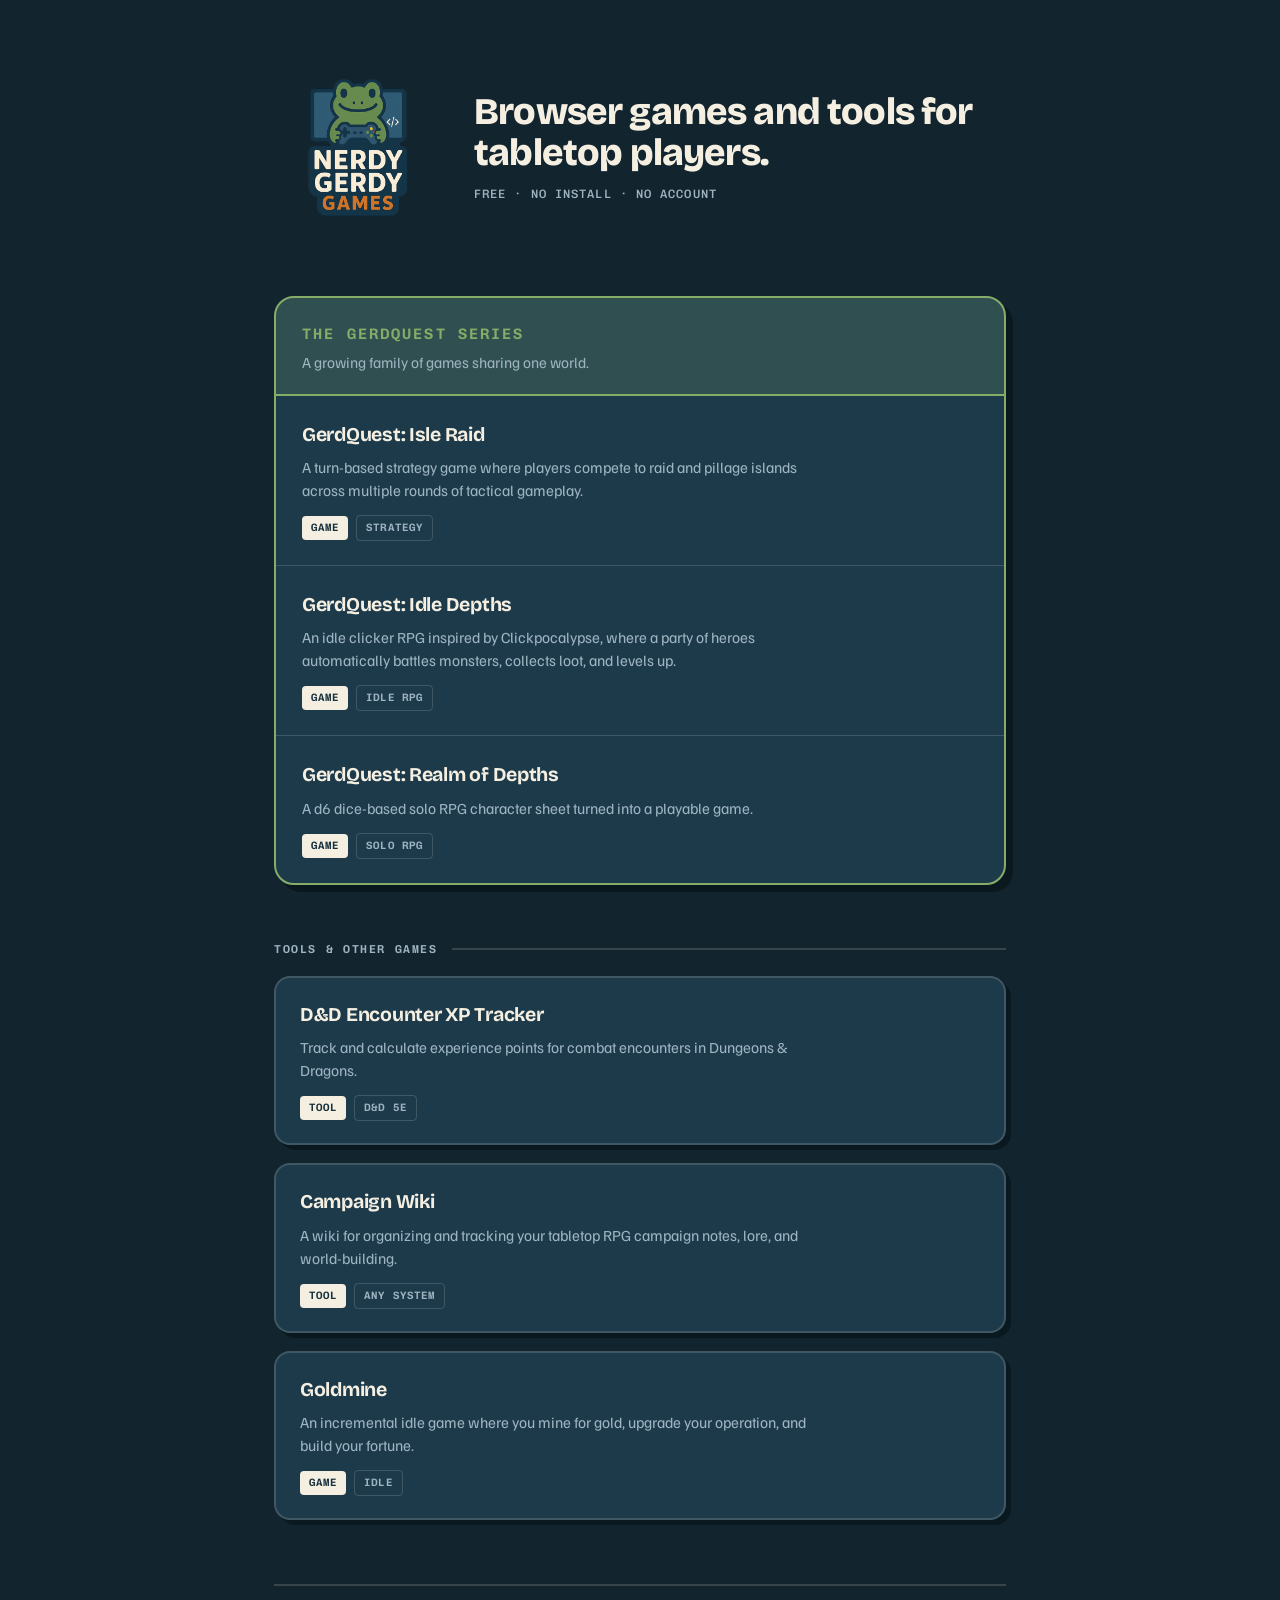
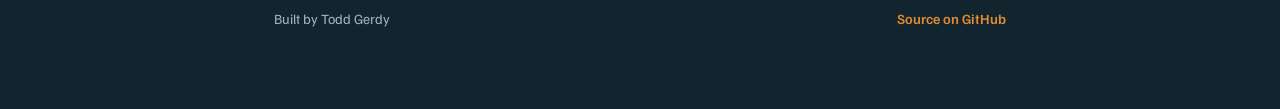
==== index.html @ 8e9b7a08 "Apply the dark palette and series markup to the live page The previous commit only recorded the remo" ====
<!DOCTYPE html>
<html lang="en">
<head>
    <meta charset="UTF-8">
    <meta name="viewport" content="width=device-width, initial-scale=1.0">
    <title>Nerdy Gerdy Games</title>
    <meta name="description" content="Browser games and tools for tabletop players. Free, no install, no account. Home of the GerdQuest series, plus a D&amp;D encounter XP tracker and a campaign wiki.">
    <link rel="canonical" href="https://nerdygerdy.net/">

    <link rel="icon" href="/favicon.ico" sizes="48x48">
    <link rel="icon" type="image/png" href="/favicon-32.png" sizes="32x32">
    <link rel="icon" type="image/png" href="/favicon-16.png" sizes="16x16">
    <link rel="apple-touch-icon" href="/apple-touch-icon.png">
    <meta name="theme-color" content="#12242e">

    <meta property="og:type" content="website">
    <meta property="og:site_name" content="Nerdy Gerdy Games">
    <meta property="og:title" content="Nerdy Gerdy Games">
    <meta property="og:description" content="Browser games and tools for tabletop players. Free, no install, no account.">
    <meta property="og:url" content="https://nerdygerdy.net/">
    <meta property="og:image" content="https://nerdygerdy.net/og-image.png">
    <meta property="og:image:width" content="1200">
    <meta property="og:image:height" content="630">
    <meta property="og:image:alt" content="The Nerdy Gerdy Games frog logo beside the words: browser games and tools for tabletop players.">
    <meta name="twitter:card" content="summary_large_image">

    <link rel="preconnect" href="https://fonts.googleapis.com">
    <link rel="preconnect" href="https://fonts.gstatic.com" crossorigin>
    <link href="https://fonts.googleapis.com/css2?family=Bricolage+Grotesque:opsz,wght@12..96,700;12..96,800&family=Familjen+Grotesk:wght@400;500;600&family=Chivo+Mono:wght@500;600&display=swap" rel="stylesheet">
    <link rel="stylesheet" href="styles.css">
</head>
<body>
<div class="wrap">
    <h1 class="visually-hidden">Nerdy Gerdy Games</h1>

    <header class="masthead">
        <img src="NERDYGERDY_LOGO.png" alt="Nerdy Gerdy Games" width="600" height="600">
        <div>
            <p class="lede">Browser games and tools for tabletop players.</p>
            <p class="lede-sub">Free &middot; No install &middot; No account</p>
        </div>
    </header>

    <section class="series">
        <div class="series-head">
            <p class="eyebrow">The GerdQuest Series</p>
            <p>A growing family of games sharing one world.</p>
        </div>

        <a class="panel" href="https://nerdytoddgerdy.github.io/island-pillagers/">
            <h3>GerdQuest: Isle Raid</h3>
            <p class="desc">A turn-based strategy game where players compete to raid and pillage islands across multiple rounds of tactical gameplay.</p>
            <p class="tags"><span class="tag tag-type">Game</span><span class="tag tag-topic">Strategy</span></p>
        </a>

        <a class="panel" href="https://nerdytoddgerdy.github.io/toddpocalypse/">
            <h3>GerdQuest: Idle Depths</h3>
            <p class="desc">An idle clicker RPG inspired by Clickpocalypse, where a party of heroes automatically battles monsters, collects loot, and levels up.</p>
            <p class="tags"><span class="tag tag-type">Game</span><span class="tag tag-topic">Idle RPG</span></p>
        </a>

        <a class="panel" href="https://nerdytoddgerdy.github.io/notequest_browser/">
            <h3>GerdQuest: Realm of Depths</h3>
            <p class="desc">A d6 dice-based solo RPG character sheet turned into a playable game.</p>
            <p class="tags"><span class="tag tag-type">Game</span><span class="tag tag-topic">Solo RPG</span></p>
        </a>
    </section>

    <div class="block-label"><p class="eyebrow">Tools &amp; other games</p></div>

    <div class="cards">
        <a class="card" href="https://nerdytoddgerdy.github.io/encounter-xp-tracker/">
            <h3>D&amp;D Encounter XP Tracker</h3>
            <p class="desc">Track and calculate experience points for combat encounters in Dungeons &amp; Dragons.</p>
            <p class="tags"><span class="tag tag-type">Tool</span><span class="tag tag-topic">D&amp;D 5e</span></p>
        </a>

        <a class="card" href="https://nerdytoddgerdy.github.io/campaign-wiki/">
            <h3>Campaign Wiki</h3>
            <p class="desc">A wiki for organizing and tracking your tabletop RPG campaign notes, lore, and world-building.</p>
            <p class="tags"><span class="tag tag-type">Tool</span><span class="tag tag-topic">Any system</span></p>
        </a>

        <a class="card" href="https://nerdytoddgerdy.github.io/goldmine-project/">
            <h3>Goldmine</h3>
            <p class="desc">An incremental idle game where you mine for gold, upgrade your operation, and build your fortune.</p>
            <p class="tags"><span class="tag tag-type">Game</span><span class="tag tag-topic">Idle</span></p>
        </a>
    </div>

    <footer>
        <span>Built by Todd Gerdy</span>
        <span><a href="https://github.com/NerdyToddGerdy">Source on GitHub</a></span>
    </footer>
</div>
</body>
</html>
---- styles.css ----
:root {
    --field:   #12242e;
    --surface: #1d3a4b;
    --raised:  #24475c;
    --bone:    #f5efe1;
    --muted:   #9db3c0;
    --frog:    #86ad68;
    --ember:   #e08a33;
    --rule:    rgba(245, 239, 225, 0.16);
    --shadow:  #0a1920;
}

* { margin: 0; padding: 0; box-sizing: border-box; }

body {
    background: var(--field);
    color: var(--bone);
    font-family: "Familjen Grotesk", system-ui, sans-serif;
    font-size: 17px;
    line-height: 1.5;
    -webkit-font-smoothing: antialiased;
}

img { max-width: 100%; }

.wrap { max-width: 780px; margin: 0 auto; padding: 64px 24px 80px; }

/* ---------- header ---------- */

.masthead {
    display: flex;
    align-items: center;
    gap: 32px;
    margin-bottom: 64px;
}

.masthead img { width: 168px; height: auto; flex: none; }

.lede {
    font-family: "Bricolage Grotesque", system-ui, sans-serif;
    font-weight: 800;
    font-size: clamp(1.7rem, 4.4vw, 2.35rem);
    line-height: 1.08;
    letter-spacing: -0.022em;
}

.lede-sub {
    margin-top: 12px;
    font-family: "Chivo Mono", monospace;
    font-size: 0.76rem;
    font-weight: 500;
    letter-spacing: 0.09em;
    text-transform: uppercase;
    color: var(--muted);
}

.visually-hidden {
    position: absolute;
    width: 1px; height: 1px;
    overflow: hidden;
    clip: rect(0 0 0 0);
    white-space: nowrap;
}

/* ---------- section labels ---------- */

.eyebrow {
    font-family: "Chivo Mono", monospace;
    font-size: 0.72rem;
    font-weight: 600;
    letter-spacing: 0.14em;
    text-transform: uppercase;
}

.block-label { display: flex; align-items: center; gap: 14px; margin-bottom: 18px; }
.block-label .eyebrow { color: var(--muted); }
.block-label::after { content: ""; flex: 1; height: 2px; background: var(--rule); }

/* ---------- the signature: one outline, three panels ---------- */

.series {
    border: 2px solid var(--frog);
    border-radius: 20px;
    background: var(--surface);
    box-shadow: 7px 7px 0 var(--shadow);
    overflow: hidden;
    margin-bottom: 56px;
}

.series-head {
    padding: 20px 26px;
    background: rgba(134, 173, 104, 0.18);
    border-bottom: 2px solid var(--frog);
}

.series-head .eyebrow { color: var(--frog); }

.series-head p {
    margin-top: 5px;
    font-size: 0.95rem;
    color: var(--muted);
}

.panel {
    display: block;
    padding: 24px 26px;
    text-decoration: none;
    color: inherit;
    border-top: 1px solid var(--rule);
    transition: background 0.18s ease;
}

.panel:first-of-type { border-top: none; }
.panel:hover, .panel:focus-visible { background: var(--raised); }

/* ---------- separate die-cut cards ---------- */

.cards { display: grid; gap: 18px; }

.card {
    display: block;
    padding: 22px 24px;
    text-decoration: none;
    color: inherit;
    background: var(--surface);
    border: 2px solid var(--rule);
    border-radius: 16px;
    box-shadow: 5px 5px 0 var(--shadow);
    transition: transform 0.18s ease, box-shadow 0.18s ease, border-color 0.18s ease;
}

.card:hover, .card:focus-visible {
    transform: translate(3px, 3px);
    box-shadow: 2px 2px 0 var(--shadow);
    border-color: var(--ember);
}

/* ---------- shared card innards ---------- */

.panel h3, .card h3 {
    font-family: "Bricolage Grotesque", system-ui, sans-serif;
    font-weight: 700;
    font-size: 1.22rem;
    letter-spacing: -0.014em;
    margin-bottom: 6px;
}

.panel p.desc, .card p.desc {
    color: var(--muted);
    font-size: 0.96rem;
    max-width: 58ch;
}

.tags { display: flex; flex-wrap: wrap; align-items: center; gap: 8px; margin-top: 14px; }

.tag {
    font-family: "Chivo Mono", monospace;
    font-size: 0.67rem;
    font-weight: 600;
    letter-spacing: 0.1em;
    text-transform: uppercase;
    padding: 4px 9px;
    border-radius: 4px;
}

.tag-type  { background: var(--bone); color: #16303d; }
.tag-topic { border: 1.5px solid var(--rule); color: var(--muted); }

.panel:focus-visible, .card:focus-visible {
    outline: 3px solid var(--ember);
    outline-offset: 3px;
}

footer {
    margin-top: 64px;
    padding-top: 22px;
    border-top: 2px solid var(--rule);
    display: flex;
    justify-content: space-between;
    gap: 16px;
    flex-wrap: wrap;
    color: var(--muted);
    font-size: 0.88rem;
}

footer a { color: var(--ember); font-weight: 600; text-decoration: none; }
footer a:hover { text-decoration: underline; }

@media (max-width: 620px) {
    .masthead { flex-direction: column; align-items: flex-start; gap: 22px; }
    .masthead img { width: 132px; }
}

@media (prefers-reduced-motion: reduce) {
    * { transition-duration: 0.01ms !important; }
    .card:hover, .card:focus-visible { transform: none; }
}
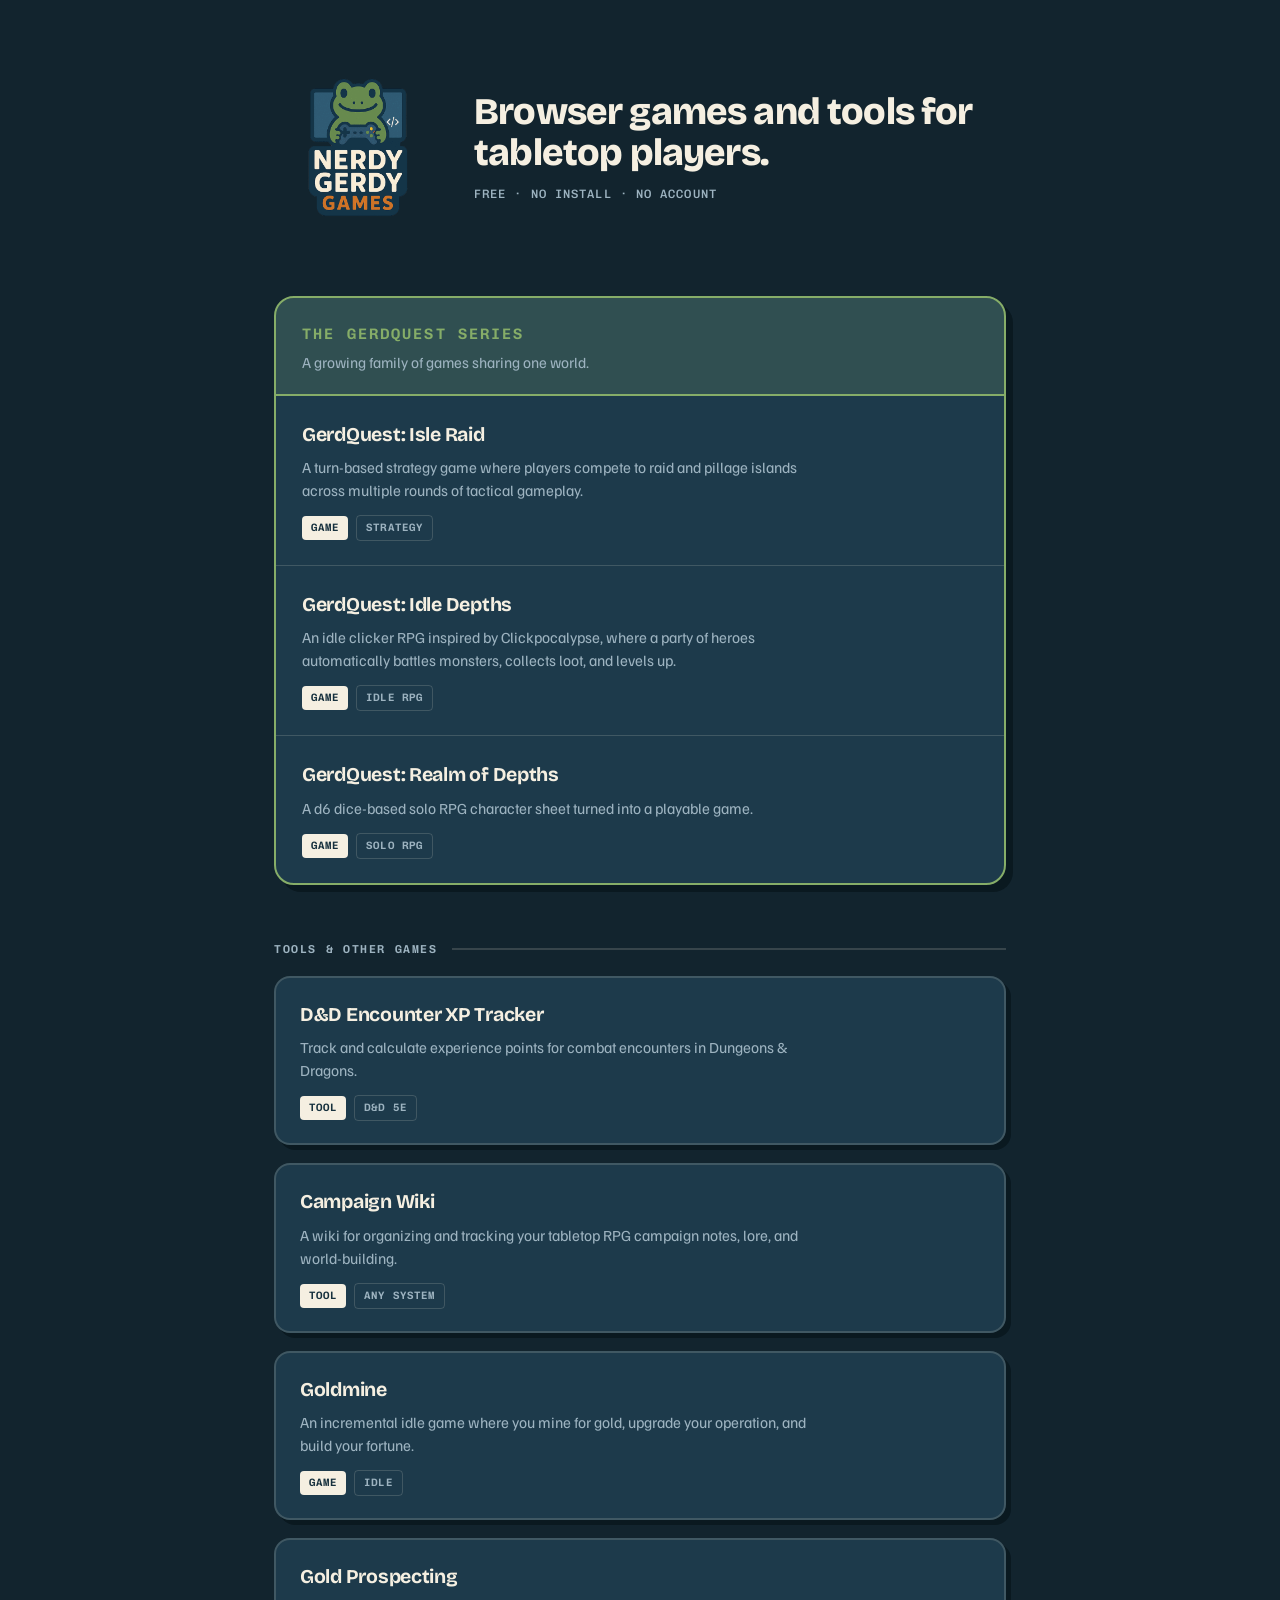
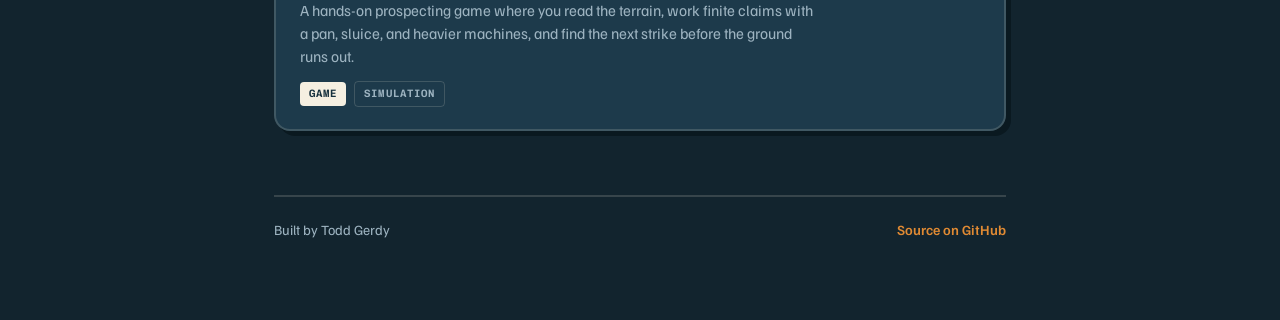
==== commit 57e71207: "Add Gold Prospecting to the games list Co-Authored-By: Claude Opus 5.5 (1M context) <noreply@anthrop" ====
--- a/index.html
+++ b/index.html
@@ -86,6 +86,12 @@
             <p class="desc">An incremental idle game where you mine for gold, upgrade your operation, and build your fortune.</p>
             <p class="tags"><span class="tag tag-type">Game</span><span class="tag tag-topic">Idle</span></p>
         </a>
+
+        <a class="card" href="https://nerdytoddgerdy.github.io/goldmining2/">
+            <h3>Gold Prospecting</h3>
+            <p class="desc">A hands-on prospecting game where you read the terrain, work finite claims with a pan, sluice, and heavier machines, and find the next strike before the ground runs out.</p>
+            <p class="tags"><span class="tag tag-type">Game</span><span class="tag tag-topic">Simulation</span></p>
+        </a>
     </div>
 
     <footer>
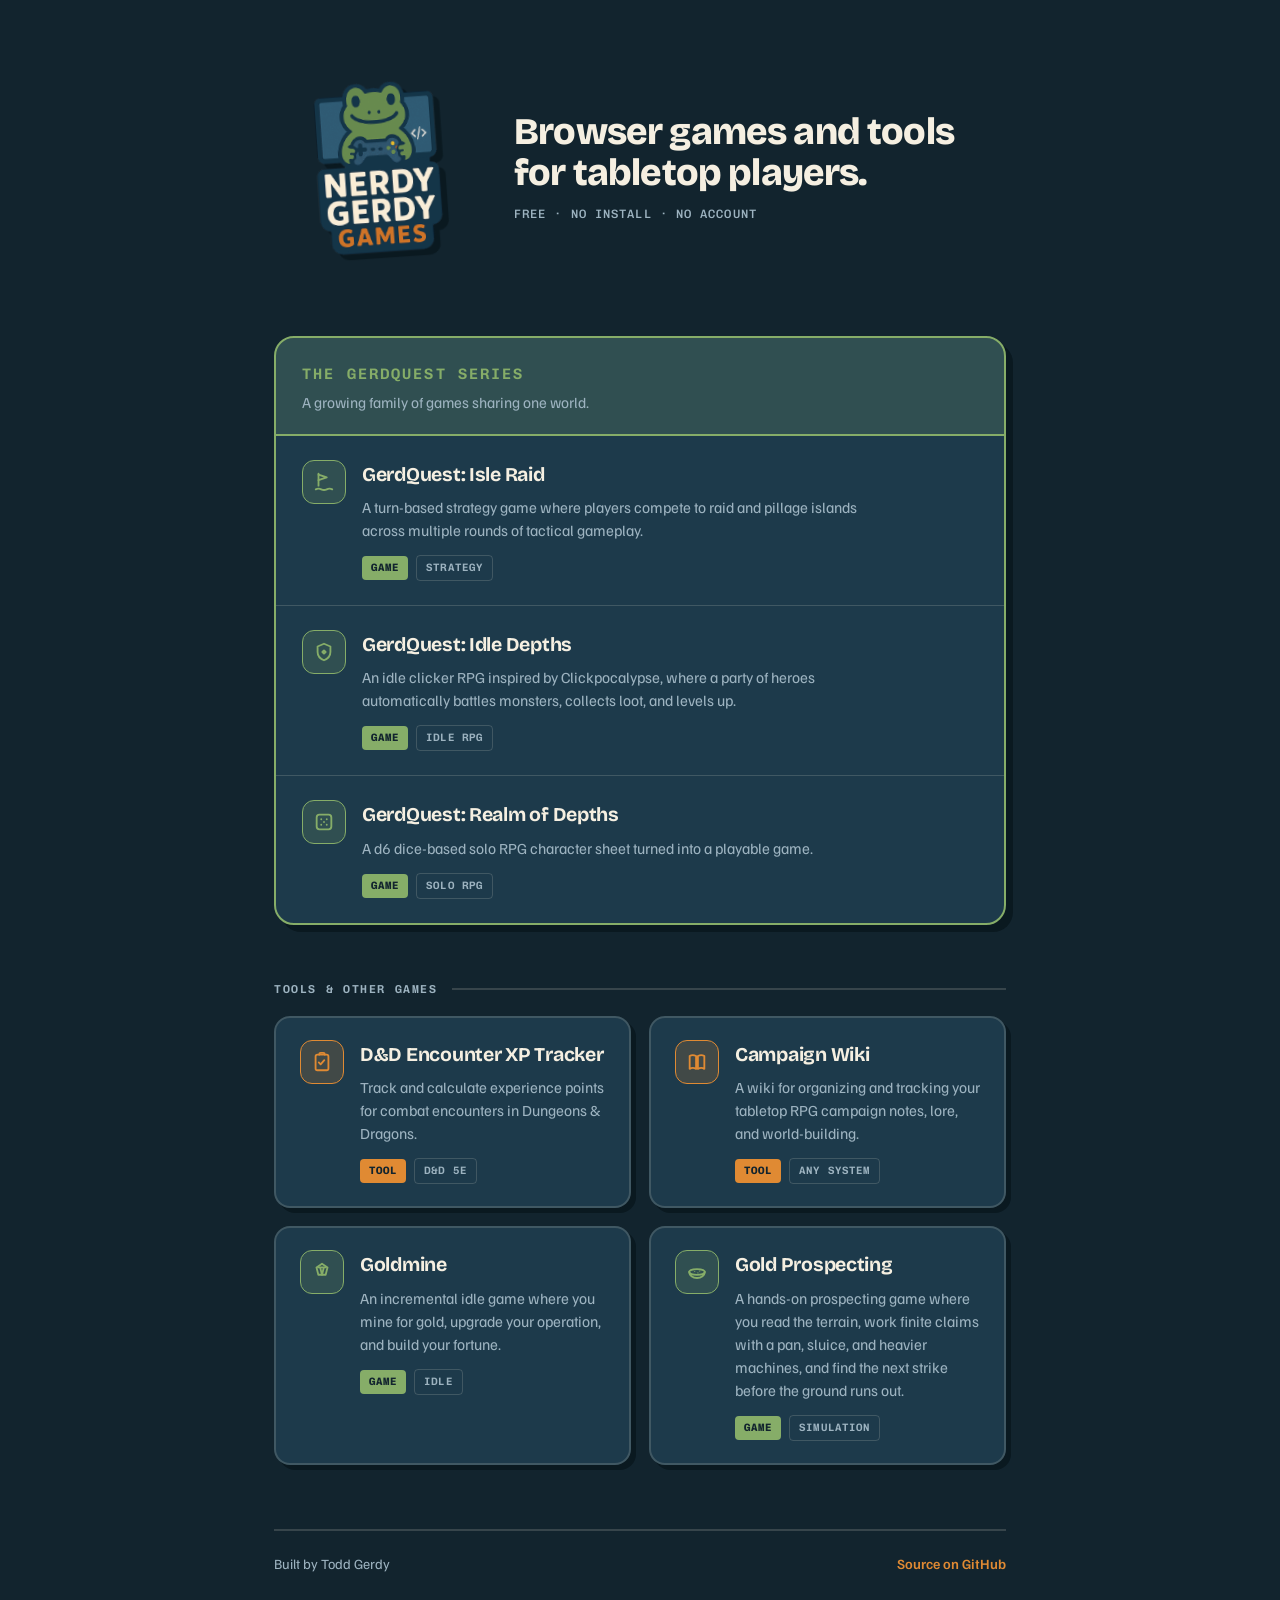
==== commit 6db7500a: "Add per-entry icon marks, color-coded game/tool taxonomy, responsive tools grid, and a bigger hero m" ====
--- a/index.html
+++ b/index.html
@@ -48,21 +48,50 @@
         </div>
 
         <a class="panel" href="https://nerdytoddgerdy.github.io/island-pillagers/">
-            <h3>GerdQuest: Isle Raid</h3>
-            <p class="desc">A turn-based strategy game where players compete to raid and pillage islands across multiple rounds of tactical gameplay.</p>
-            <p class="tags"><span class="tag tag-type">Game</span><span class="tag tag-topic">Strategy</span></p>
+            <span class="mark mark-game" aria-hidden="true">
+                <svg viewBox="0 0 24 24" fill="none" stroke="currentColor" stroke-width="2" stroke-linecap="round" stroke-linejoin="round">
+                    <path d="M6 3v13"/>
+                    <path d="M6 4l9 3-9 3"/>
+                    <path d="M3 20c2-1 4-1 6 0s4 1 6 0 4-1 6 0"/>
+                </svg>
+            </span>
+            <div class="row-body">
+                <h3>GerdQuest: Isle Raid</h3>
+                <p class="desc">A turn-based strategy game where players compete to raid and pillage islands across multiple rounds of tactical gameplay.</p>
+                <p class="tags"><span class="tag tag-type tag-game">Game</span><span class="tag tag-topic">Strategy</span></p>
+            </div>
         </a>
 
         <a class="panel" href="https://nerdytoddgerdy.github.io/toddpocalypse/">
-            <h3>GerdQuest: Idle Depths</h3>
-            <p class="desc">An idle clicker RPG inspired by Clickpocalypse, where a party of heroes automatically battles monsters, collects loot, and levels up.</p>
-            <p class="tags"><span class="tag tag-type">Game</span><span class="tag tag-topic">Idle RPG</span></p>
+            <span class="mark mark-game" aria-hidden="true">
+                <svg viewBox="0 0 24 24" fill="none" stroke="currentColor" stroke-width="2" stroke-linecap="round" stroke-linejoin="round">
+                    <path d="M12 3l7 3v6c0 4.5-3 7.5-7 9-4-1.5-7-4.5-7-9V6l7-3z"/>
+                    <path d="M12 10.2l1.8 1.8-1.8 1.8-1.8-1.8 1.8-1.8z"/>
+                </svg>
+            </span>
+            <div class="row-body">
+                <h3>GerdQuest: Idle Depths</h3>
+                <p class="desc">An idle clicker RPG inspired by Clickpocalypse, where a party of heroes automatically battles monsters, collects loot, and levels up.</p>
+                <p class="tags"><span class="tag tag-type tag-game">Game</span><span class="tag tag-topic">Idle RPG</span></p>
+            </div>
         </a>
 
         <a class="panel" href="https://nerdytoddgerdy.github.io/notequest_browser/">
-            <h3>GerdQuest: Realm of Depths</h3>
-            <p class="desc">A d6 dice-based solo RPG character sheet turned into a playable game.</p>
-            <p class="tags"><span class="tag tag-type">Game</span><span class="tag tag-topic">Solo RPG</span></p>
+            <span class="mark mark-game" aria-hidden="true">
+                <svg viewBox="0 0 24 24" fill="none" stroke="currentColor" stroke-width="2" stroke-linecap="round" stroke-linejoin="round">
+                    <rect x="4" y="4" width="16" height="16" rx="3"/>
+                    <circle cx="9" cy="9" r="1" fill="currentColor" stroke="none"/>
+                    <circle cx="15" cy="9" r="1" fill="currentColor" stroke="none"/>
+                    <circle cx="9" cy="15" r="1" fill="currentColor" stroke="none"/>
+                    <circle cx="15" cy="15" r="1" fill="currentColor" stroke="none"/>
+                    <circle cx="12" cy="12" r="1" fill="currentColor" stroke="none"/>
+                </svg>
+            </span>
+            <div class="row-body">
+                <h3>GerdQuest: Realm of Depths</h3>
+                <p class="desc">A d6 dice-based solo RPG character sheet turned into a playable game.</p>
+                <p class="tags"><span class="tag tag-type tag-game">Game</span><span class="tag tag-topic">Solo RPG</span></p>
+            </div>
         </a>
     </section>
 
@@ -70,27 +99,63 @@
 
     <div class="cards">
         <a class="card" href="https://nerdytoddgerdy.github.io/encounter-xp-tracker/">
-            <h3>D&amp;D Encounter XP Tracker</h3>
-            <p class="desc">Track and calculate experience points for combat encounters in Dungeons &amp; Dragons.</p>
-            <p class="tags"><span class="tag tag-type">Tool</span><span class="tag tag-topic">D&amp;D 5e</span></p>
+            <span class="mark mark-tool" aria-hidden="true">
+                <svg viewBox="0 0 24 24" fill="none" stroke="currentColor" stroke-width="2" stroke-linecap="round" stroke-linejoin="round">
+                    <rect x="5" y="4" width="14" height="17" rx="2"/>
+                    <path d="M9 4V3.5A1.5 1.5 0 0110.5 2h3A1.5 1.5 0 0115 3.5V4"/>
+                    <path d="M8.5 12.5l2 2 4-4.5"/>
+                </svg>
+            </span>
+            <div class="row-body">
+                <h3>D&amp;D Encounter XP Tracker</h3>
+                <p class="desc">Track and calculate experience points for combat encounters in Dungeons &amp; Dragons.</p>
+                <p class="tags"><span class="tag tag-type tag-tool">Tool</span><span class="tag tag-topic">D&amp;D 5e</span></p>
+            </div>
         </a>
 
         <a class="card" href="https://nerdytoddgerdy.github.io/campaign-wiki/">
-            <h3>Campaign Wiki</h3>
-            <p class="desc">A wiki for organizing and tracking your tabletop RPG campaign notes, lore, and world-building.</p>
-            <p class="tags"><span class="tag tag-type">Tool</span><span class="tag tag-topic">Any system</span></p>
+            <span class="mark mark-tool" aria-hidden="true">
+                <svg viewBox="0 0 24 24" fill="none" stroke="currentColor" stroke-width="2" stroke-linecap="round" stroke-linejoin="round">
+                    <path d="M4 5.5c2-1.3 4.7-1.3 7 0v14c-2.3-1.3-5-1.3-7 0v-14z"/>
+                    <path d="M20 5.5c-2-1.3-4.7-1.3-7 0v14c2.3-1.3 5-1.3 7 0v-14z"/>
+                </svg>
+            </span>
+            <div class="row-body">
+                <h3>Campaign Wiki</h3>
+                <p class="desc">A wiki for organizing and tracking your tabletop RPG campaign notes, lore, and world-building.</p>
+                <p class="tags"><span class="tag tag-type tag-tool">Tool</span><span class="tag tag-topic">Any system</span></p>
+            </div>
         </a>
 
         <a class="card" href="https://nerdytoddgerdy.github.io/goldmine-project/">
-            <h3>Goldmine</h3>
-            <p class="desc">An incremental idle game where you mine for gold, upgrade your operation, and build your fortune.</p>
-            <p class="tags"><span class="tag tag-type">Game</span><span class="tag tag-topic">Idle</span></p>
+            <span class="mark mark-game" aria-hidden="true">
+                <svg viewBox="0 0 24 24" fill="none" stroke="currentColor" stroke-width="2" stroke-linecap="round" stroke-linejoin="round">
+                    <path d="M12 3l6 4-2 8H8l-2-8 6-4z"/>
+                    <path d="M8 7h8M10 7l2 8M14 7l-2 8"/>
+                </svg>
+            </span>
+            <div class="row-body">
+                <h3>Goldmine</h3>
+                <p class="desc">An incremental idle game where you mine for gold, upgrade your operation, and build your fortune.</p>
+                <p class="tags"><span class="tag tag-type tag-game">Game</span><span class="tag tag-topic">Idle</span></p>
+            </div>
         </a>
 
         <a class="card" href="https://nerdytoddgerdy.github.io/goldmining2/">
-            <h3>Gold Prospecting</h3>
-            <p class="desc">A hands-on prospecting game where you read the terrain, work finite claims with a pan, sluice, and heavier machines, and find the next strike before the ground runs out.</p>
-            <p class="tags"><span class="tag tag-type">Game</span><span class="tag tag-topic">Simulation</span></p>
+            <span class="mark mark-game" aria-hidden="true">
+                <svg viewBox="0 0 24 24" fill="none" stroke="currentColor" stroke-width="2" stroke-linecap="round" stroke-linejoin="round">
+                    <path d="M3.5 12c0 3.5 3.8 6.5 8.5 6.5s8.5-3 8.5-6.5"/>
+                    <ellipse cx="12" cy="12" rx="8.5" ry="3.2"/>
+                    <circle cx="9.5" cy="11.5" r="0.6" fill="currentColor" stroke="none"/>
+                    <circle cx="13" cy="13" r="0.6" fill="currentColor" stroke="none"/>
+                    <circle cx="15" cy="11" r="0.6" fill="currentColor" stroke="none"/>
+                </svg>
+            </span>
+            <div class="row-body">
+                <h3>Gold Prospecting</h3>
+                <p class="desc">A hands-on prospecting game where you read the terrain, work finite claims with a pan, sluice, and heavier machines, and find the next strike before the ground runs out.</p>
+                <p class="tags"><span class="tag tag-type tag-game">Game</span><span class="tag tag-topic">Simulation</span></p>
+            </div>
         </a>
     </div>
 
--- a/styles.css
+++ b/styles.css
@@ -6,6 +6,8 @@
     --muted:   #9db3c0;
     --frog:    #86ad68;
     --ember:   #e08a33;
+    --frog-tint:  rgba(134, 173, 104, 0.18);
+    --ember-tint: rgba(224, 138, 51, 0.18);
     --rule:    rgba(245, 239, 225, 0.16);
     --shadow:  #0a1920;
 }
@@ -34,7 +36,13 @@
     margin-bottom: 64px;
 }
 
-.masthead img { width: 168px; height: auto; flex: none; }
+.masthead img {
+    width: 208px;
+    height: auto;
+    flex: none;
+    transform: rotate(-4deg);
+    filter: drop-shadow(6px 6px 0 var(--shadow));
+}
 
 .lede {
     font-family: "Bricolage Grotesque", system-ui, sans-serif;
@@ -102,7 +110,9 @@
 }
 
 .panel {
-    display: block;
+    display: flex;
+    align-items: flex-start;
+    gap: 16px;
     padding: 24px 26px;
     text-decoration: none;
     color: inherit;
@@ -115,10 +125,12 @@
 
 /* ---------- separate die-cut cards ---------- */
 
-.cards { display: grid; gap: 18px; }
+.cards { display: grid; gap: 18px; grid-template-columns: repeat(auto-fit, minmax(260px, 1fr)); }
 
 .card {
-    display: block;
+    display: flex;
+    align-items: flex-start;
+    gap: 16px;
     padding: 22px 24px;
     text-decoration: none;
     color: inherit;
@@ -135,6 +147,24 @@
     border-color: var(--ember);
 }
 
+/* ---------- entry mark: frog = game, ember = tool ---------- */
+
+.mark {
+    flex: none;
+    width: 44px;
+    height: 44px;
+    border-radius: 12px;
+    display: grid;
+    place-items: center;
+}
+
+.mark svg { width: 22px; height: 22px; }
+
+.mark-game { background: var(--frog-tint); border: 1.5px solid var(--frog); color: var(--frog); }
+.mark-tool { background: var(--ember-tint); border: 1.5px solid var(--ember); color: var(--ember); }
+
+.row-body { min-width: 0; }
+
 /* ---------- shared card innards ---------- */
 
 .panel h3, .card h3 {
@@ -163,7 +193,9 @@
     border-radius: 4px;
 }
 
-.tag-type  { background: var(--bone); color: #16303d; }
+.tag-type  { color: var(--field); font-weight: 700; }
+.tag-game  { background: var(--frog); }
+.tag-tool  { background: var(--ember); }
 .tag-topic { border: 1.5px solid var(--rule); color: var(--muted); }
 
 .panel:focus-visible, .card:focus-visible {
@@ -188,7 +220,7 @@
 
 @media (max-width: 620px) {
     .masthead { flex-direction: column; align-items: flex-start; gap: 22px; }
-    .masthead img { width: 132px; }
+    .masthead img { width: 156px; }
 }
 
 @media (prefers-reduced-motion: reduce) {
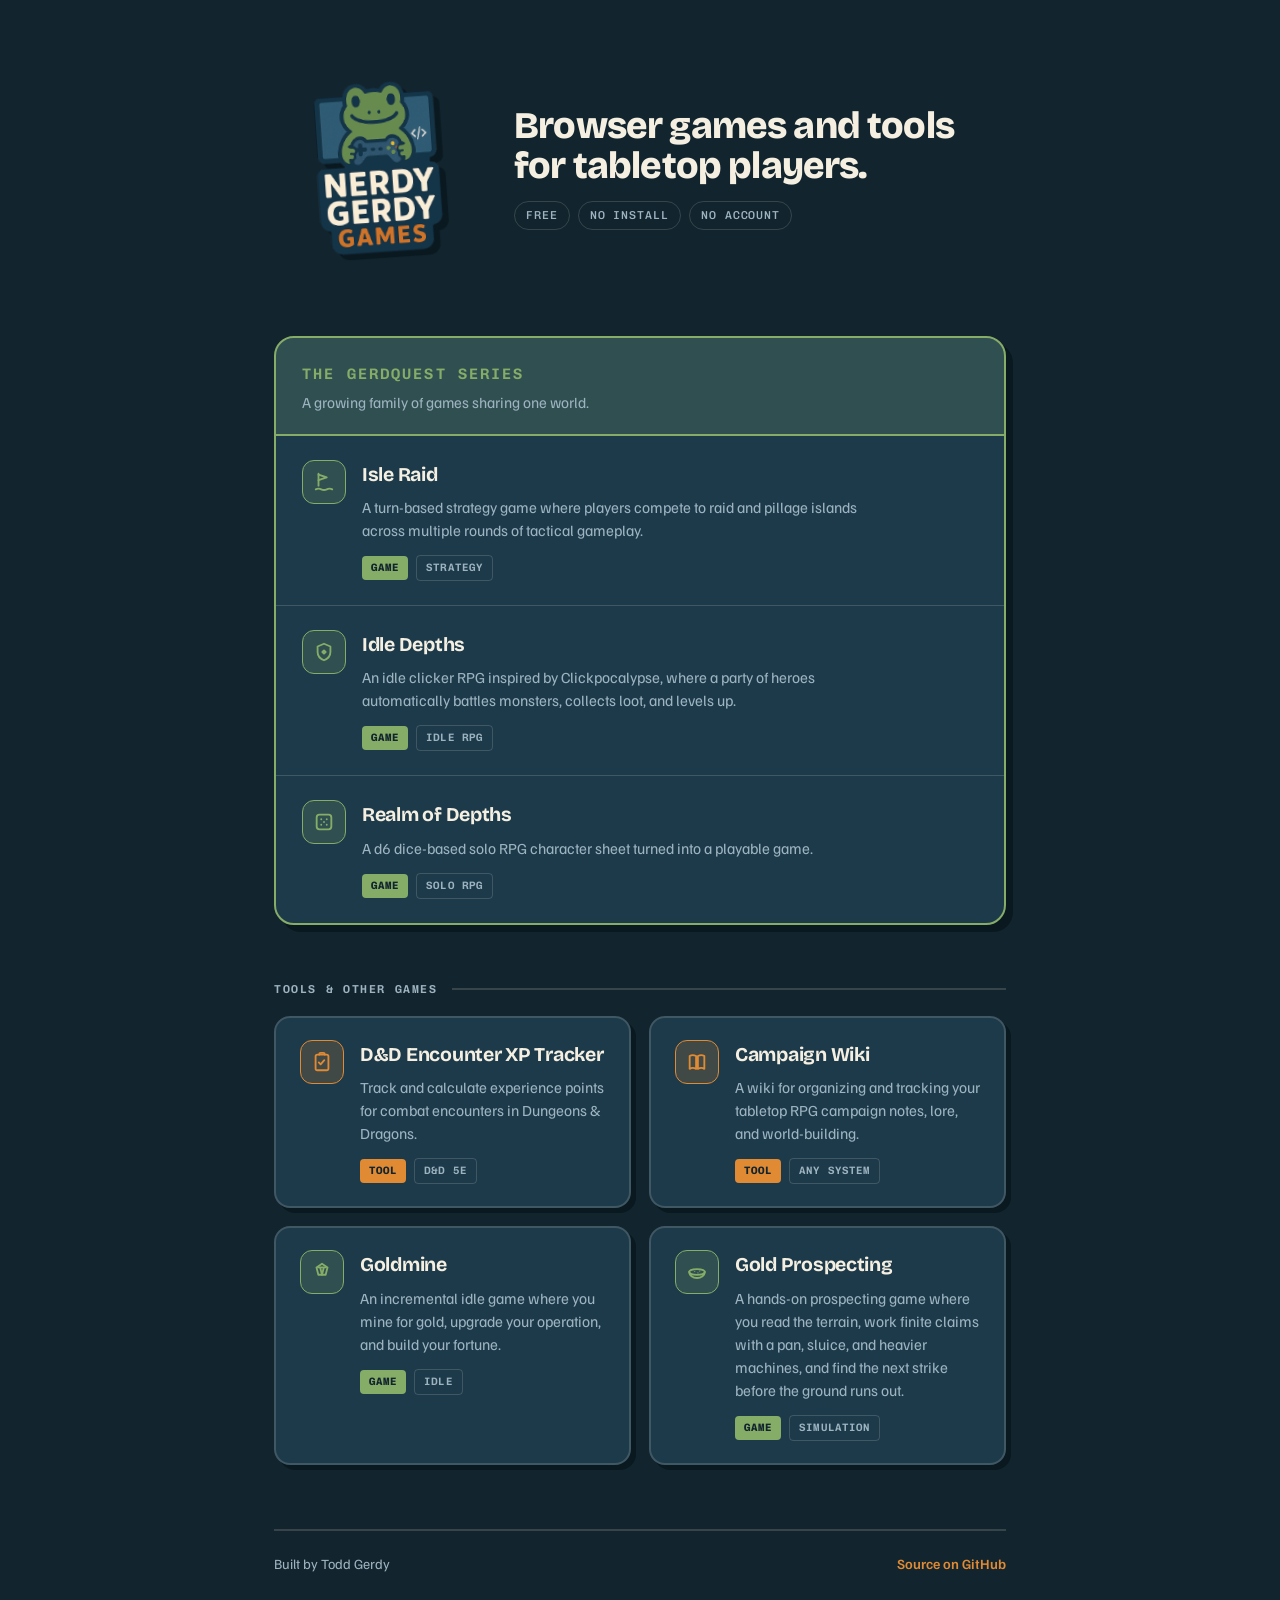
==== commit 65a34cc9: "Drop redundant series prefix, replace middle-dot subhead with badges, re-render OG image for dark pa" ====
--- a/index.html
+++ b/index.html
@@ -37,7 +37,11 @@
         <img src="NERDYGERDY_LOGO.png" alt="Nerdy Gerdy Games" width="600" height="600">
         <div>
             <p class="lede">Browser games and tools for tabletop players.</p>
-            <p class="lede-sub">Free &middot; No install &middot; No account</p>
+            <div class="badges">
+                <span class="badge">Free</span>
+                <span class="badge">No install</span>
+                <span class="badge">No account</span>
+            </div>
         </div>
     </header>
 
@@ -56,7 +60,7 @@
                 </svg>
             </span>
             <div class="row-body">
-                <h3>GerdQuest: Isle Raid</h3>
+                <h3>Isle Raid</h3>
                 <p class="desc">A turn-based strategy game where players compete to raid and pillage islands across multiple rounds of tactical gameplay.</p>
                 <p class="tags"><span class="tag tag-type tag-game">Game</span><span class="tag tag-topic">Strategy</span></p>
             </div>
@@ -70,7 +74,7 @@
                 </svg>
             </span>
             <div class="row-body">
-                <h3>GerdQuest: Idle Depths</h3>
+                <h3>Idle Depths</h3>
                 <p class="desc">An idle clicker RPG inspired by Clickpocalypse, where a party of heroes automatically battles monsters, collects loot, and levels up.</p>
                 <p class="tags"><span class="tag tag-type tag-game">Game</span><span class="tag tag-topic">Idle RPG</span></p>
             </div>
@@ -88,7 +92,7 @@
                 </svg>
             </span>
             <div class="row-body">
-                <h3>GerdQuest: Realm of Depths</h3>
+                <h3>Realm of Depths</h3>
                 <p class="desc">A d6 dice-based solo RPG character sheet turned into a playable game.</p>
                 <p class="tags"><span class="tag tag-type tag-game">Game</span><span class="tag tag-topic">Solo RPG</span></p>
             </div>
--- a/styles.css
+++ b/styles.css
@@ -52,13 +52,17 @@
     letter-spacing: -0.022em;
 }
 
-.lede-sub {
-    margin-top: 12px;
+.badges { display: flex; flex-wrap: wrap; gap: 8px; margin-top: 14px; }
+
+.badge {
     font-family: "Chivo Mono", monospace;
-    font-size: 0.76rem;
+    font-size: 0.72rem;
     font-weight: 500;
-    letter-spacing: 0.09em;
+    letter-spacing: 0.08em;
     text-transform: uppercase;
+    padding: 5px 11px;
+    border-radius: 999px;
+    border: 1.5px solid var(--rule);
     color: var(--muted);
 }
 
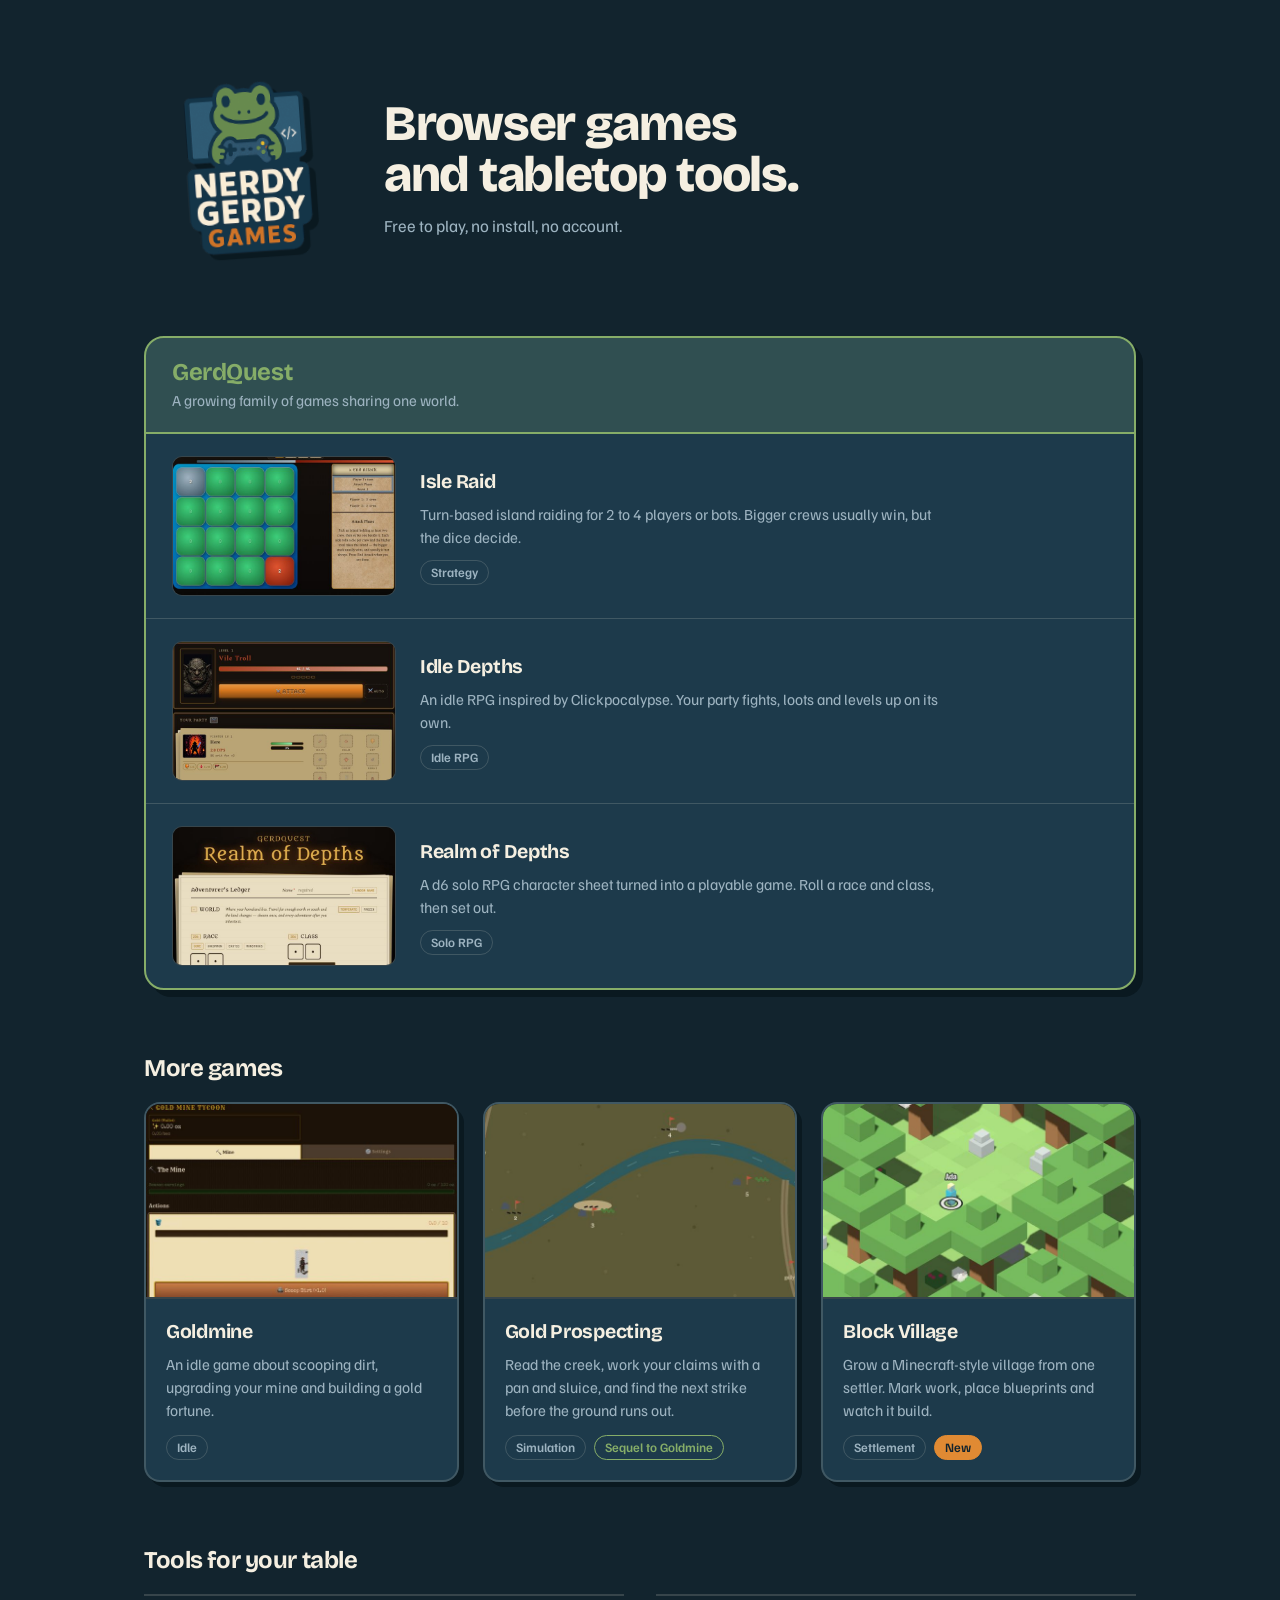
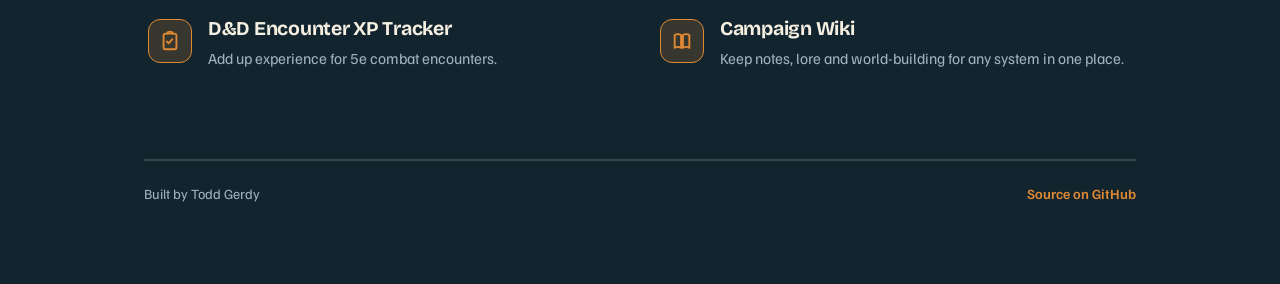
==== commit 7a090883: "Split games from tools, add game screenshots, and drop mono caps labels GerdQuest panels and the new" ====
--- a/index.html
+++ b/index.html
@@ -26,7 +26,7 @@
 
     <link rel="preconnect" href="https://fonts.googleapis.com">
     <link rel="preconnect" href="https://fonts.gstatic.com" crossorigin>
-    <link href="https://fonts.googleapis.com/css2?family=Bricolage+Grotesque:opsz,wght@12..96,700;12..96,800&family=Familjen+Grotesk:wght@400;500;600&family=Chivo+Mono:wght@500;600&display=swap" rel="stylesheet">
+    <link href="https://fonts.googleapis.com/css2?family=Bricolage+Grotesque:opsz,wght@12..96,700;12..96,800&family=Familjen+Grotesk:wght@400;500;600&display=swap" rel="stylesheet">
     <link rel="stylesheet" href="styles.css">
 </head>
 <body>
@@ -36,132 +36,110 @@
     <header class="masthead">
         <img src="NERDYGERDY_LOGO.png" alt="Nerdy Gerdy Games" width="600" height="600">
         <div>
-            <p class="lede">Browser games and tools for tabletop players.</p>
-            <div class="badges">
-                <span class="badge">Free</span>
-                <span class="badge">No install</span>
-                <span class="badge">No account</span>
-            </div>
+            <p class="lede">Browser games and tabletop tools.</p>
+            <p class="terms">Free to play, no install, no account.</p>
         </div>
     </header>
 
-    <section class="series">
+    <section class="series" aria-labelledby="series-title">
         <div class="series-head">
-            <p class="eyebrow">The GerdQuest Series</p>
+            <h2 id="series-title">GerdQuest</h2>
             <p>A growing family of games sharing one world.</p>
         </div>
 
         <a class="panel" href="https://nerdytoddgerdy.github.io/island-pillagers/">
-            <span class="mark mark-game" aria-hidden="true">
-                <svg viewBox="0 0 24 24" fill="none" stroke="currentColor" stroke-width="2" stroke-linecap="round" stroke-linejoin="round">
-                    <path d="M6 3v13"/>
-                    <path d="M6 4l9 3-9 3"/>
-                    <path d="M3 20c2-1 4-1 6 0s4 1 6 0 4-1 6 0"/>
-                </svg>
-            </span>
-            <div class="row-body">
+            <img class="thumb" src="shots/isle-raid.jpg" alt="" width="640" height="400">
+            <div class="entry-body">
                 <h3>Isle Raid</h3>
-                <p class="desc">A turn-based strategy game where players compete to raid and pillage islands across multiple rounds of tactical gameplay.</p>
-                <p class="tags"><span class="tag tag-type tag-game">Game</span><span class="tag tag-topic">Strategy</span></p>
+                <p class="desc">Turn-based island raiding for 2 to 4 players or bots. Bigger crews usually win, but the dice decide.</p>
+                <p class="tags"><span class="tag">Strategy</span></p>
             </div>
         </a>
 
         <a class="panel" href="https://nerdytoddgerdy.github.io/toddpocalypse/">
-            <span class="mark mark-game" aria-hidden="true">
-                <svg viewBox="0 0 24 24" fill="none" stroke="currentColor" stroke-width="2" stroke-linecap="round" stroke-linejoin="round">
-                    <path d="M12 3l7 3v6c0 4.5-3 7.5-7 9-4-1.5-7-4.5-7-9V6l7-3z"/>
-                    <path d="M12 10.2l1.8 1.8-1.8 1.8-1.8-1.8 1.8-1.8z"/>
-                </svg>
-            </span>
-            <div class="row-body">
+            <img class="thumb" src="shots/idle-depths.jpg" alt="" width="640" height="400" loading="lazy">
+            <div class="entry-body">
                 <h3>Idle Depths</h3>
-                <p class="desc">An idle clicker RPG inspired by Clickpocalypse, where a party of heroes automatically battles monsters, collects loot, and levels up.</p>
-                <p class="tags"><span class="tag tag-type tag-game">Game</span><span class="tag tag-topic">Idle RPG</span></p>
+                <p class="desc">An idle RPG inspired by Clickpocalypse. Your party fights, loots and levels up on its own.</p>
+                <p class="tags"><span class="tag">Idle RPG</span></p>
             </div>
         </a>
 
         <a class="panel" href="https://nerdytoddgerdy.github.io/notequest_browser/">
-            <span class="mark mark-game" aria-hidden="true">
-                <svg viewBox="0 0 24 24" fill="none" stroke="currentColor" stroke-width="2" stroke-linecap="round" stroke-linejoin="round">
-                    <rect x="4" y="4" width="16" height="16" rx="3"/>
-                    <circle cx="9" cy="9" r="1" fill="currentColor" stroke="none"/>
-                    <circle cx="15" cy="9" r="1" fill="currentColor" stroke="none"/>
-                    <circle cx="9" cy="15" r="1" fill="currentColor" stroke="none"/>
-                    <circle cx="15" cy="15" r="1" fill="currentColor" stroke="none"/>
-                    <circle cx="12" cy="12" r="1" fill="currentColor" stroke="none"/>
-                </svg>
-            </span>
-            <div class="row-body">
+            <img class="thumb" src="shots/realm-of-depths.jpg" alt="" width="640" height="400" loading="lazy">
+            <div class="entry-body">
                 <h3>Realm of Depths</h3>
-                <p class="desc">A d6 dice-based solo RPG character sheet turned into a playable game.</p>
-                <p class="tags"><span class="tag tag-type tag-game">Game</span><span class="tag tag-topic">Solo RPG</span></p>
+                <p class="desc">A d6 solo RPG character sheet turned into a playable game. Roll a race and class, then set out.</p>
+                <p class="tags"><span class="tag">Solo RPG</span></p>
             </div>
         </a>
     </section>
 
-    <div class="block-label"><p class="eyebrow">Tools &amp; other games</p></div>
+    <section aria-labelledby="games-title">
+        <h2 class="section-title" id="games-title">More games</h2>
 
-    <div class="cards">
-        <a class="card" href="https://nerdytoddgerdy.github.io/encounter-xp-tracker/">
-            <span class="mark mark-tool" aria-hidden="true">
-                <svg viewBox="0 0 24 24" fill="none" stroke="currentColor" stroke-width="2" stroke-linecap="round" stroke-linejoin="round">
-                    <rect x="5" y="4" width="14" height="17" rx="2"/>
-                    <path d="M9 4V3.5A1.5 1.5 0 0110.5 2h3A1.5 1.5 0 0115 3.5V4"/>
-                    <path d="M8.5 12.5l2 2 4-4.5"/>
-                </svg>
-            </span>
-            <div class="row-body">
-                <h3>D&amp;D Encounter XP Tracker</h3>
-                <p class="desc">Track and calculate experience points for combat encounters in Dungeons &amp; Dragons.</p>
-                <p class="tags"><span class="tag tag-type tag-tool">Tool</span><span class="tag tag-topic">D&amp;D 5e</span></p>
-            </div>
-        </a>
+        <div class="games">
+            <a class="game" href="https://nerdytoddgerdy.github.io/goldmine-project/">
+                <img class="thumb" src="shots/goldmine.jpg" alt="" width="640" height="400" loading="lazy">
+                <div class="entry-body">
+                    <h3>Goldmine</h3>
+                    <p class="desc">An idle game about scooping dirt, upgrading your mine and building a gold fortune.</p>
+                    <p class="tags"><span class="tag">Idle</span></p>
+                </div>
+            </a>
 
-        <a class="card" href="https://nerdytoddgerdy.github.io/campaign-wiki/">
-            <span class="mark mark-tool" aria-hidden="true">
-                <svg viewBox="0 0 24 24" fill="none" stroke="currentColor" stroke-width="2" stroke-linecap="round" stroke-linejoin="round">
-                    <path d="M4 5.5c2-1.3 4.7-1.3 7 0v14c-2.3-1.3-5-1.3-7 0v-14z"/>
-                    <path d="M20 5.5c-2-1.3-4.7-1.3-7 0v14c2.3-1.3 5-1.3 7 0v-14z"/>
-                </svg>
-            </span>
-            <div class="row-body">
-                <h3>Campaign Wiki</h3>
-                <p class="desc">A wiki for organizing and tracking your tabletop RPG campaign notes, lore, and world-building.</p>
-                <p class="tags"><span class="tag tag-type tag-tool">Tool</span><span class="tag tag-topic">Any system</span></p>
-            </div>
-        </a>
+            <a class="game" href="https://nerdytoddgerdy.github.io/goldmining2/">
+                <img class="thumb" src="shots/gold-prospecting.jpg" alt="" width="640" height="400" loading="lazy">
+                <div class="entry-body">
+                    <h3>Gold Prospecting</h3>
+                    <p class="desc">Read the creek, work your claims with a pan and sluice, and find the next strike before the ground runs out.</p>
+                    <p class="tags"><span class="tag">Simulation</span><span class="tag tag-note">Sequel to Goldmine</span></p>
+                </div>
+            </a>
 
-        <a class="card" href="https://nerdytoddgerdy.github.io/goldmine-project/">
-            <span class="mark mark-game" aria-hidden="true">
-                <svg viewBox="0 0 24 24" fill="none" stroke="currentColor" stroke-width="2" stroke-linecap="round" stroke-linejoin="round">
-                    <path d="M12 3l6 4-2 8H8l-2-8 6-4z"/>
-                    <path d="M8 7h8M10 7l2 8M14 7l-2 8"/>
-                </svg>
-            </span>
-            <div class="row-body">
-                <h3>Goldmine</h3>
-                <p class="desc">An incremental idle game where you mine for gold, upgrade your operation, and build your fortune.</p>
-                <p class="tags"><span class="tag tag-type tag-game">Game</span><span class="tag tag-topic">Idle</span></p>
-            </div>
-        </a>
+            <a class="game" href="https://nerdytoddgerdy.github.io/mc_village/">
+                <img class="thumb" src="shots/block-village.jpg" alt="" width="640" height="400" loading="lazy">
+                <div class="entry-body">
+                    <h3>Block Village</h3>
+                    <p class="desc">Grow a Minecraft-style village from one settler. Mark work, place blueprints and watch it build.</p>
+                    <p class="tags"><span class="tag">Settlement</span><span class="tag tag-new">New</span></p>
+                </div>
+            </a>
+        </div>
+    </section>
 
-        <a class="card" href="https://nerdytoddgerdy.github.io/goldmining2/">
-            <span class="mark mark-game" aria-hidden="true">
-                <svg viewBox="0 0 24 24" fill="none" stroke="currentColor" stroke-width="2" stroke-linecap="round" stroke-linejoin="round">
-                    <path d="M3.5 12c0 3.5 3.8 6.5 8.5 6.5s8.5-3 8.5-6.5"/>
-                    <ellipse cx="12" cy="12" rx="8.5" ry="3.2"/>
-                    <circle cx="9.5" cy="11.5" r="0.6" fill="currentColor" stroke="none"/>
-                    <circle cx="13" cy="13" r="0.6" fill="currentColor" stroke="none"/>
-                    <circle cx="15" cy="11" r="0.6" fill="currentColor" stroke="none"/>
-                </svg>
-            </span>
-            <div class="row-body">
-                <h3>Gold Prospecting</h3>
-                <p class="desc">A hands-on prospecting game where you read the terrain, work finite claims with a pan, sluice, and heavier machines, and find the next strike before the ground runs out.</p>
-                <p class="tags"><span class="tag tag-type tag-game">Game</span><span class="tag tag-topic">Simulation</span></p>
-            </div>
-        </a>
-    </div>
+    <section aria-labelledby="tools-title">
+        <h2 class="section-title" id="tools-title">Tools for your table</h2>
+
+        <div class="tools">
+            <a class="tool" href="https://nerdytoddgerdy.github.io/encounter-xp-tracker/">
+                <span class="mark" aria-hidden="true">
+                    <svg viewBox="0 0 24 24" fill="none" stroke="currentColor" stroke-width="2" stroke-linecap="round" stroke-linejoin="round">
+                        <rect x="5" y="4" width="14" height="17" rx="2"/>
+                        <path d="M9 4V3.5A1.5 1.5 0 0110.5 2h3A1.5 1.5 0 0115 3.5V4"/>
+                        <path d="M8.5 12.5l2 2 4-4.5"/>
+                    </svg>
+                </span>
+                <div class="entry-body">
+                    <h3>D&amp;D Encounter XP Tracker</h3>
+                    <p class="desc">Add up experience for 5e combat encounters.</p>
+                </div>
+            </a>
+
+            <a class="tool" href="https://nerdytoddgerdy.github.io/campaign-wiki/">
+                <span class="mark" aria-hidden="true">
+                    <svg viewBox="0 0 24 24" fill="none" stroke="currentColor" stroke-width="2" stroke-linecap="round" stroke-linejoin="round">
+                        <path d="M4 5.5c2-1.3 4.7-1.3 7 0v14c-2.3-1.3-5-1.3-7 0v-14z"/>
+                        <path d="M20 5.5c-2-1.3-4.7-1.3-7 0v14c2.3-1.3 5-1.3 7 0v-14z"/>
+                    </svg>
+                </span>
+                <div class="entry-body">
+                    <h3>Campaign Wiki</h3>
+                    <p class="desc">Keep notes, lore and world-building for any system in one place.</p>
+                </div>
+            </a>
+        </div>
+    </section>
 
     <footer>
         <span>Built by Todd Gerdy</span>
--- a/styles.css
+++ b/styles.css
@@ -25,7 +25,7 @@
 
 img { max-width: 100%; }
 
-.wrap { max-width: 780px; margin: 0 auto; padding: 64px 24px 80px; }
+.wrap { max-width: 1040px; margin: 0 auto; padding: 64px 24px 80px; }
 
 /* ---------- header ---------- */
 
@@ -47,24 +47,13 @@
 .lede {
     font-family: "Bricolage Grotesque", system-ui, sans-serif;
     font-weight: 800;
-    font-size: clamp(1.7rem, 4.4vw, 2.35rem);
-    line-height: 1.08;
-    letter-spacing: -0.022em;
-}
-
-.badges { display: flex; flex-wrap: wrap; gap: 8px; margin-top: 14px; }
-
-.badge {
-    font-family: "Chivo Mono", monospace;
-    font-size: 0.72rem;
-    font-weight: 500;
-    letter-spacing: 0.08em;
-    text-transform: uppercase;
-    padding: 5px 11px;
-    border-radius: 999px;
-    border: 1.5px solid var(--rule);
-    color: var(--muted);
-}
+    font-size: clamp(2rem, 5.2vw, 3.1rem);
+    line-height: 1.04;
+    letter-spacing: -0.026em;
+    text-wrap: balance;
+}
+
+.terms { margin-top: 12px; color: var(--muted); font-size: 1.05rem; }
 
 .visually-hidden {
     position: absolute;
@@ -74,21 +63,22 @@
     white-space: nowrap;
 }
 
-/* ---------- section labels ---------- */
-
-.eyebrow {
-    font-family: "Chivo Mono", monospace;
-    font-size: 0.72rem;
-    font-weight: 600;
-    letter-spacing: 0.14em;
-    text-transform: uppercase;
-}
-
-.block-label { display: flex; align-items: center; gap: 14px; margin-bottom: 18px; }
-.block-label .eyebrow { color: var(--muted); }
-.block-label::after { content: ""; flex: 1; height: 2px; background: var(--rule); }
-
-/* ---------- the signature: one outline, three panels ---------- */
+/* ---------- headings ---------- */
+
+h2, h3 {
+    font-family: "Bricolage Grotesque", system-ui, sans-serif;
+    font-weight: 700;
+}
+
+h2 { font-size: 1.5rem; letter-spacing: -0.018em; line-height: 1.2; }
+
+h3 { font-size: 1.22rem; letter-spacing: -0.014em; margin-bottom: 6px; }
+
+.section-title { margin: 0 0 20px; }
+
+section + section { margin-top: 64px; }
+
+/* ---------- the signature: GerdQuest, one outline around the series ---------- */
 
 .series {
     border: 2px solid var(--frog);
@@ -96,28 +86,23 @@
     background: var(--surface);
     box-shadow: 7px 7px 0 var(--shadow);
     overflow: hidden;
-    margin-bottom: 56px;
 }
 
 .series-head {
     padding: 20px 26px;
-    background: rgba(134, 173, 104, 0.18);
+    background: var(--frog-tint);
     border-bottom: 2px solid var(--frog);
 }
 
-.series-head .eyebrow { color: var(--frog); }
-
-.series-head p {
-    margin-top: 5px;
-    font-size: 0.95rem;
-    color: var(--muted);
-}
+.series-head h2 { color: var(--frog); }
+.series-head p { margin-top: 2px; color: var(--muted); font-size: 0.95rem; }
 
 .panel {
-    display: flex;
-    align-items: flex-start;
-    gap: 16px;
-    padding: 24px 26px;
+    display: grid;
+    grid-template-columns: 224px 1fr;
+    align-items: center;
+    gap: 24px;
+    padding: 22px 26px;
     text-decoration: none;
     color: inherit;
     border-top: 1px solid var(--rule);
@@ -125,33 +110,67 @@
 }
 
 .panel:first-of-type { border-top: none; }
-.panel:hover, .panel:focus-visible { background: var(--raised); }
-
-/* ---------- separate die-cut cards ---------- */
-
-.cards { display: grid; gap: 18px; grid-template-columns: repeat(auto-fit, minmax(260px, 1fr)); }
-
-.card {
-    display: flex;
-    align-items: flex-start;
-    gap: 16px;
-    padding: 22px 24px;
+.panel:hover { background: var(--raised); }
+
+/* ---------- screenshots ---------- */
+
+.thumb {
+    display: block;
+    width: 100%;
+    height: auto;
+    aspect-ratio: 16 / 10;
+    object-fit: cover;
+    border-radius: 10px;
+    border: 1.5px solid var(--rule);
+    background: var(--field);
+}
+
+/* ---------- more games: die-cut cards with the screenshot on top ---------- */
+
+.games { display: grid; gap: 24px; grid-template-columns: repeat(3, 1fr); }
+
+.game {
+    display: flex;
+    flex-direction: column;
     text-decoration: none;
     color: inherit;
     background: var(--surface);
     border: 2px solid var(--rule);
     border-radius: 16px;
     box-shadow: 5px 5px 0 var(--shadow);
-    transition: transform 0.18s ease, box-shadow 0.18s ease, border-color 0.18s ease;
-}
-
-.card:hover, .card:focus-visible {
-    transform: translate(3px, 3px);
-    box-shadow: 2px 2px 0 var(--shadow);
-    border-color: var(--ember);
-}
-
-/* ---------- entry mark: frog = game, ember = tool ---------- */
+    overflow: hidden;
+    transition: border-color 0.18s ease;
+}
+
+.game:hover { border-color: var(--ember); }
+
+.game .thumb { border: none; border-radius: 0; border-bottom: 2px solid var(--rule); }
+
+.game .entry-body {
+    flex: 1;
+    display: flex;
+    flex-direction: column;
+    padding: 18px 20px 20px;
+}
+
+.game .tags { margin-top: auto; padding-top: 14px; }
+
+/* ---------- tools: compact rows, no screenshot ---------- */
+
+.tools { display: grid; gap: 0 32px; grid-template-columns: repeat(2, 1fr); }
+
+.tool {
+    display: flex;
+    align-items: center;
+    gap: 16px;
+    padding: 18px 4px;
+    text-decoration: none;
+    color: inherit;
+    border-top: 2px solid var(--rule);
+}
+
+.tool h3 { margin-bottom: 2px; transition: color 0.18s ease; }
+.tool:hover h3 { color: var(--ember); }
 
 .mark {
     flex: none;
@@ -160,55 +179,43 @@
     border-radius: 12px;
     display: grid;
     place-items: center;
+    background: var(--ember-tint);
+    border: 1.5px solid var(--ember);
+    color: var(--ember);
 }
 
 .mark svg { width: 22px; height: 22px; }
 
-.mark-game { background: var(--frog-tint); border: 1.5px solid var(--frog); color: var(--frog); }
-.mark-tool { background: var(--ember-tint); border: 1.5px solid var(--ember); color: var(--ember); }
-
-.row-body { min-width: 0; }
-
-/* ---------- shared card innards ---------- */
-
-.panel h3, .card h3 {
-    font-family: "Bricolage Grotesque", system-ui, sans-serif;
-    font-weight: 700;
-    font-size: 1.22rem;
-    letter-spacing: -0.014em;
-    margin-bottom: 6px;
-}
-
-.panel p.desc, .card p.desc {
+/* ---------- shared entry innards ---------- */
+
+.entry-body { min-width: 0; }
+
+.desc { color: var(--muted); font-size: 0.96rem; max-width: 58ch; }
+
+.tags { display: flex; flex-wrap: wrap; gap: 8px; margin-top: 12px; }
+
+.tag {
+    font-size: 0.8rem;
+    font-weight: 600;
+    line-height: 1.3;
+    padding: 3px 10px;
+    border-radius: 999px;
+    border: 1.5px solid var(--rule);
     color: var(--muted);
-    font-size: 0.96rem;
-    max-width: 58ch;
-}
-
-.tags { display: flex; flex-wrap: wrap; align-items: center; gap: 8px; margin-top: 14px; }
-
-.tag {
-    font-family: "Chivo Mono", monospace;
-    font-size: 0.67rem;
-    font-weight: 600;
-    letter-spacing: 0.1em;
-    text-transform: uppercase;
-    padding: 4px 9px;
-    border-radius: 4px;
-}
-
-.tag-type  { color: var(--field); font-weight: 700; }
-.tag-game  { background: var(--frog); }
-.tag-tool  { background: var(--ember); }
-.tag-topic { border: 1.5px solid var(--rule); color: var(--muted); }
-
-.panel:focus-visible, .card:focus-visible {
+}
+
+.tag-note { border-color: var(--frog); color: var(--frog); }
+.tag-new  { border-color: var(--ember); background: var(--ember); color: var(--field); }
+
+.panel:focus-visible, .game:focus-visible, .tool:focus-visible {
     outline: 3px solid var(--ember);
     outline-offset: 3px;
 }
 
+.panel:focus-visible { outline-offset: -5px; border-radius: 4px; }
+
 footer {
-    margin-top: 64px;
+    margin-top: 72px;
     padding-top: 22px;
     border-top: 2px solid var(--rule);
     display: flex;
@@ -222,12 +229,23 @@
 footer a { color: var(--ember); font-weight: 600; text-decoration: none; }
 footer a:hover { text-decoration: underline; }
 
+/* Three cards across stop fitting; switch to the same thumb-left rows as the series. */
+@media (max-width: 860px) {
+    .games { grid-template-columns: 1fr; gap: 18px; }
+    .game { display: grid; grid-template-columns: 224px 1fr; }
+    .game .thumb { height: 100%; border-bottom: none; border-right: 2px solid var(--rule); }
+    .tools { grid-template-columns: 1fr; }
+}
+
 @media (max-width: 620px) {
     .masthead { flex-direction: column; align-items: flex-start; gap: 22px; }
     .masthead img { width: 156px; }
+    .panel { grid-template-columns: 1fr; gap: 14px; padding: 20px; }
+    .series-head { padding: 18px 20px; }
+    .game { display: flex; }
+    .game .thumb { height: auto; border-right: none; border-bottom: 2px solid var(--rule); }
 }
 
 @media (prefers-reduced-motion: reduce) {
     * { transition-duration: 0.01ms !important; }
-    .card:hover, .card:focus-visible { transform: none; }
-}
+}
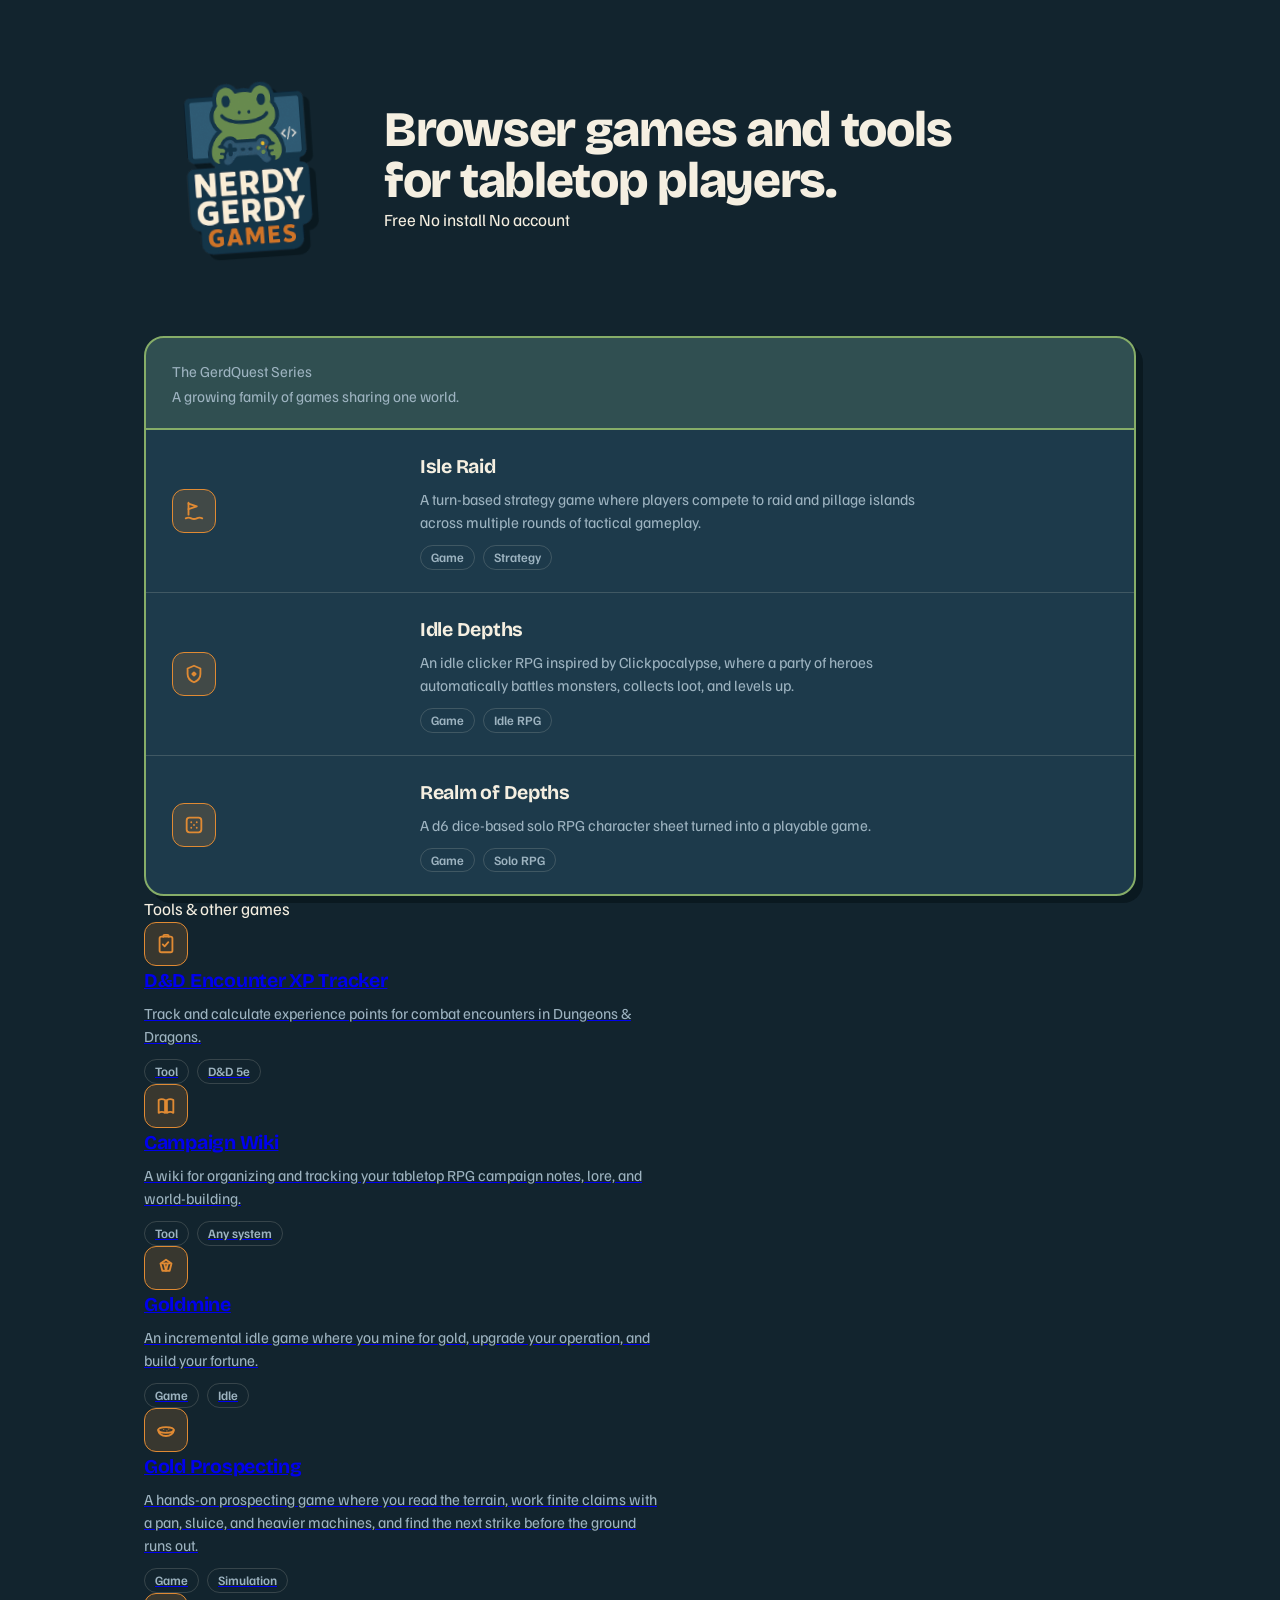
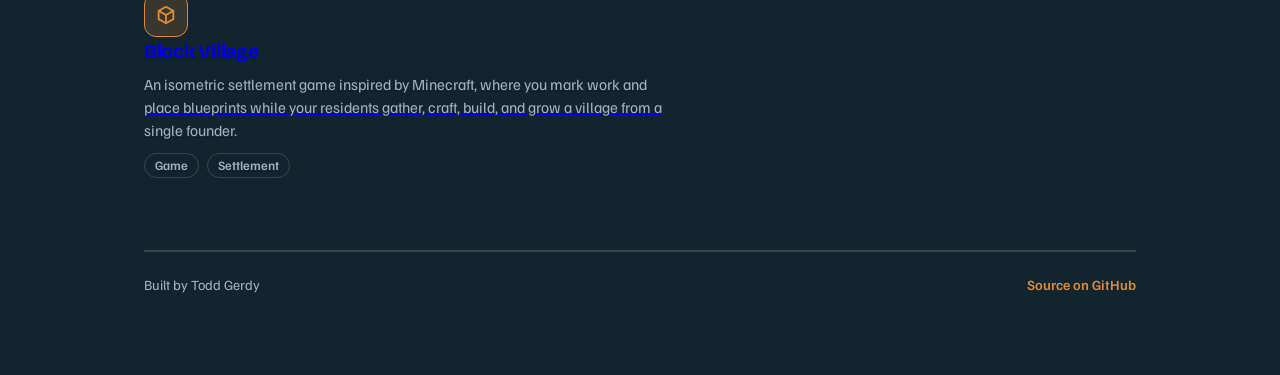
==== commit 60ec5bfc: "Add Block Village to the games list Co-Authored-By: Claude Opus 5.5 <noreply@anthropic.com>" ====
--- a/index.html
+++ b/index.html
@@ -26,7 +26,7 @@
 
     <link rel="preconnect" href="https://fonts.googleapis.com">
     <link rel="preconnect" href="https://fonts.gstatic.com" crossorigin>
-    <link href="https://fonts.googleapis.com/css2?family=Bricolage+Grotesque:opsz,wght@12..96,700;12..96,800&family=Familjen+Grotesk:wght@400;500;600&display=swap" rel="stylesheet">
+    <link href="https://fonts.googleapis.com/css2?family=Bricolage+Grotesque:opsz,wght@12..96,700;12..96,800&family=Familjen+Grotesk:wght@400;500;600&family=Chivo+Mono:wght@500;600&display=swap" rel="stylesheet">
     <link rel="stylesheet" href="styles.css">
 </head>
 <body>
@@ -36,110 +36,146 @@
     <header class="masthead">
         <img src="NERDYGERDY_LOGO.png" alt="Nerdy Gerdy Games" width="600" height="600">
         <div>
-            <p class="lede">Browser games and tabletop tools.</p>
-            <p class="terms">Free to play, no install, no account.</p>
+            <p class="lede">Browser games and tools for tabletop players.</p>
+            <div class="badges">
+                <span class="badge">Free</span>
+                <span class="badge">No install</span>
+                <span class="badge">No account</span>
+            </div>
         </div>
     </header>
 
-    <section class="series" aria-labelledby="series-title">
+    <section class="series">
         <div class="series-head">
-            <h2 id="series-title">GerdQuest</h2>
+            <p class="eyebrow">The GerdQuest Series</p>
             <p>A growing family of games sharing one world.</p>
         </div>
 
         <a class="panel" href="https://nerdytoddgerdy.github.io/island-pillagers/">
-            <img class="thumb" src="shots/isle-raid.jpg" alt="" width="640" height="400">
-            <div class="entry-body">
+            <span class="mark mark-game" aria-hidden="true">
+                <svg viewBox="0 0 24 24" fill="none" stroke="currentColor" stroke-width="2" stroke-linecap="round" stroke-linejoin="round">
+                    <path d="M6 3v13"/>
+                    <path d="M6 4l9 3-9 3"/>
+                    <path d="M3 20c2-1 4-1 6 0s4 1 6 0 4-1 6 0"/>
+                </svg>
+            </span>
+            <div class="row-body">
                 <h3>Isle Raid</h3>
-                <p class="desc">Turn-based island raiding for 2 to 4 players or bots. Bigger crews usually win, but the dice decide.</p>
-                <p class="tags"><span class="tag">Strategy</span></p>
+                <p class="desc">A turn-based strategy game where players compete to raid and pillage islands across multiple rounds of tactical gameplay.</p>
+                <p class="tags"><span class="tag tag-type tag-game">Game</span><span class="tag tag-topic">Strategy</span></p>
             </div>
         </a>
 
         <a class="panel" href="https://nerdytoddgerdy.github.io/toddpocalypse/">
-            <img class="thumb" src="shots/idle-depths.jpg" alt="" width="640" height="400" loading="lazy">
-            <div class="entry-body">
+            <span class="mark mark-game" aria-hidden="true">
+                <svg viewBox="0 0 24 24" fill="none" stroke="currentColor" stroke-width="2" stroke-linecap="round" stroke-linejoin="round">
+                    <path d="M12 3l7 3v6c0 4.5-3 7.5-7 9-4-1.5-7-4.5-7-9V6l7-3z"/>
+                    <path d="M12 10.2l1.8 1.8-1.8 1.8-1.8-1.8 1.8-1.8z"/>
+                </svg>
+            </span>
+            <div class="row-body">
                 <h3>Idle Depths</h3>
-                <p class="desc">An idle RPG inspired by Clickpocalypse. Your party fights, loots and levels up on its own.</p>
-                <p class="tags"><span class="tag">Idle RPG</span></p>
+                <p class="desc">An idle clicker RPG inspired by Clickpocalypse, where a party of heroes automatically battles monsters, collects loot, and levels up.</p>
+                <p class="tags"><span class="tag tag-type tag-game">Game</span><span class="tag tag-topic">Idle RPG</span></p>
             </div>
         </a>
 
         <a class="panel" href="https://nerdytoddgerdy.github.io/notequest_browser/">
-            <img class="thumb" src="shots/realm-of-depths.jpg" alt="" width="640" height="400" loading="lazy">
-            <div class="entry-body">
+            <span class="mark mark-game" aria-hidden="true">
+                <svg viewBox="0 0 24 24" fill="none" stroke="currentColor" stroke-width="2" stroke-linecap="round" stroke-linejoin="round">
+                    <rect x="4" y="4" width="16" height="16" rx="3"/>
+                    <circle cx="9" cy="9" r="1" fill="currentColor" stroke="none"/>
+                    <circle cx="15" cy="9" r="1" fill="currentColor" stroke="none"/>
+                    <circle cx="9" cy="15" r="1" fill="currentColor" stroke="none"/>
+                    <circle cx="15" cy="15" r="1" fill="currentColor" stroke="none"/>
+                    <circle cx="12" cy="12" r="1" fill="currentColor" stroke="none"/>
+                </svg>
+            </span>
+            <div class="row-body">
                 <h3>Realm of Depths</h3>
-                <p class="desc">A d6 solo RPG character sheet turned into a playable game. Roll a race and class, then set out.</p>
-                <p class="tags"><span class="tag">Solo RPG</span></p>
+                <p class="desc">A d6 dice-based solo RPG character sheet turned into a playable game.</p>
+                <p class="tags"><span class="tag tag-type tag-game">Game</span><span class="tag tag-topic">Solo RPG</span></p>
             </div>
         </a>
     </section>
 
-    <section aria-labelledby="games-title">
-        <h2 class="section-title" id="games-title">More games</h2>
+    <div class="block-label"><p class="eyebrow">Tools &amp; other games</p></div>
 
-        <div class="games">
-            <a class="game" href="https://nerdytoddgerdy.github.io/goldmine-project/">
-                <img class="thumb" src="shots/goldmine.jpg" alt="" width="640" height="400" loading="lazy">
-                <div class="entry-body">
-                    <h3>Goldmine</h3>
-                    <p class="desc">An idle game about scooping dirt, upgrading your mine and building a gold fortune.</p>
-                    <p class="tags"><span class="tag">Idle</span></p>
-                </div>
-            </a>
+    <div class="cards">
+        <a class="card" href="https://nerdytoddgerdy.github.io/encounter-xp-tracker/">
+            <span class="mark mark-tool" aria-hidden="true">
+                <svg viewBox="0 0 24 24" fill="none" stroke="currentColor" stroke-width="2" stroke-linecap="round" stroke-linejoin="round">
+                    <rect x="5" y="4" width="14" height="17" rx="2"/>
+                    <path d="M9 4V3.5A1.5 1.5 0 0110.5 2h3A1.5 1.5 0 0115 3.5V4"/>
+                    <path d="M8.5 12.5l2 2 4-4.5"/>
+                </svg>
+            </span>
+            <div class="row-body">
+                <h3>D&amp;D Encounter XP Tracker</h3>
+                <p class="desc">Track and calculate experience points for combat encounters in Dungeons &amp; Dragons.</p>
+                <p class="tags"><span class="tag tag-type tag-tool">Tool</span><span class="tag tag-topic">D&amp;D 5e</span></p>
+            </div>
+        </a>
 
-            <a class="game" href="https://nerdytoddgerdy.github.io/goldmining2/">
-                <img class="thumb" src="shots/gold-prospecting.jpg" alt="" width="640" height="400" loading="lazy">
-                <div class="entry-body">
-                    <h3>Gold Prospecting</h3>
-                    <p class="desc">Read the creek, work your claims with a pan and sluice, and find the next strike before the ground runs out.</p>
-                    <p class="tags"><span class="tag">Simulation</span><span class="tag tag-note">Sequel to Goldmine</span></p>
-                </div>
-            </a>
+        <a class="card" href="https://nerdytoddgerdy.github.io/campaign-wiki/">
+            <span class="mark mark-tool" aria-hidden="true">
+                <svg viewBox="0 0 24 24" fill="none" stroke="currentColor" stroke-width="2" stroke-linecap="round" stroke-linejoin="round">
+                    <path d="M4 5.5c2-1.3 4.7-1.3 7 0v14c-2.3-1.3-5-1.3-7 0v-14z"/>
+                    <path d="M20 5.5c-2-1.3-4.7-1.3-7 0v14c2.3-1.3 5-1.3 7 0v-14z"/>
+                </svg>
+            </span>
+            <div class="row-body">
+                <h3>Campaign Wiki</h3>
+                <p class="desc">A wiki for organizing and tracking your tabletop RPG campaign notes, lore, and world-building.</p>
+                <p class="tags"><span class="tag tag-type tag-tool">Tool</span><span class="tag tag-topic">Any system</span></p>
+            </div>
+        </a>
 
-            <a class="game" href="https://nerdytoddgerdy.github.io/mc_village/">
-                <img class="thumb" src="shots/block-village.jpg" alt="" width="640" height="400" loading="lazy">
-                <div class="entry-body">
-                    <h3>Block Village</h3>
-                    <p class="desc">Grow a Minecraft-style village from one settler. Mark work, place blueprints and watch it build.</p>
-                    <p class="tags"><span class="tag">Settlement</span><span class="tag tag-new">New</span></p>
-                </div>
-            </a>
-        </div>
-    </section>
+        <a class="card" href="https://nerdytoddgerdy.github.io/goldmine-project/">
+            <span class="mark mark-game" aria-hidden="true">
+                <svg viewBox="0 0 24 24" fill="none" stroke="currentColor" stroke-width="2" stroke-linecap="round" stroke-linejoin="round">
+                    <path d="M12 3l6 4-2 8H8l-2-8 6-4z"/>
+                    <path d="M8 7h8M10 7l2 8M14 7l-2 8"/>
+                </svg>
+            </span>
+            <div class="row-body">
+                <h3>Goldmine</h3>
+                <p class="desc">An incremental idle game where you mine for gold, upgrade your operation, and build your fortune.</p>
+                <p class="tags"><span class="tag tag-type tag-game">Game</span><span class="tag tag-topic">Idle</span></p>
+            </div>
+        </a>
 
-    <section aria-labelledby="tools-title">
-        <h2 class="section-title" id="tools-title">Tools for your table</h2>
+        <a class="card" href="https://nerdytoddgerdy.github.io/goldmining2/">
+            <span class="mark mark-game" aria-hidden="true">
+                <svg viewBox="0 0 24 24" fill="none" stroke="currentColor" stroke-width="2" stroke-linecap="round" stroke-linejoin="round">
+                    <path d="M3.5 12c0 3.5 3.8 6.5 8.5 6.5s8.5-3 8.5-6.5"/>
+                    <ellipse cx="12" cy="12" rx="8.5" ry="3.2"/>
+                    <circle cx="9.5" cy="11.5" r="0.6" fill="currentColor" stroke="none"/>
+                    <circle cx="13" cy="13" r="0.6" fill="currentColor" stroke="none"/>
+                    <circle cx="15" cy="11" r="0.6" fill="currentColor" stroke="none"/>
+                </svg>
+            </span>
+            <div class="row-body">
+                <h3>Gold Prospecting</h3>
+                <p class="desc">A hands-on prospecting game where you read the terrain, work finite claims with a pan, sluice, and heavier machines, and find the next strike before the ground runs out.</p>
+                <p class="tags"><span class="tag tag-type tag-game">Game</span><span class="tag tag-topic">Simulation</span></p>
+            </div>
+        </a>
 
-        <div class="tools">
-            <a class="tool" href="https://nerdytoddgerdy.github.io/encounter-xp-tracker/">
-                <span class="mark" aria-hidden="true">
-                    <svg viewBox="0 0 24 24" fill="none" stroke="currentColor" stroke-width="2" stroke-linecap="round" stroke-linejoin="round">
-                        <rect x="5" y="4" width="14" height="17" rx="2"/>
-                        <path d="M9 4V3.5A1.5 1.5 0 0110.5 2h3A1.5 1.5 0 0115 3.5V4"/>
-                        <path d="M8.5 12.5l2 2 4-4.5"/>
-                    </svg>
-                </span>
-                <div class="entry-body">
-                    <h3>D&amp;D Encounter XP Tracker</h3>
-                    <p class="desc">Add up experience for 5e combat encounters.</p>
-                </div>
-            </a>
-
-            <a class="tool" href="https://nerdytoddgerdy.github.io/campaign-wiki/">
-                <span class="mark" aria-hidden="true">
-                    <svg viewBox="0 0 24 24" fill="none" stroke="currentColor" stroke-width="2" stroke-linecap="round" stroke-linejoin="round">
-                        <path d="M4 5.5c2-1.3 4.7-1.3 7 0v14c-2.3-1.3-5-1.3-7 0v-14z"/>
-                        <path d="M20 5.5c-2-1.3-4.7-1.3-7 0v14c2.3-1.3 5-1.3 7 0v-14z"/>
-                    </svg>
-                </span>
-                <div class="entry-body">
-                    <h3>Campaign Wiki</h3>
-                    <p class="desc">Keep notes, lore and world-building for any system in one place.</p>
-                </div>
-            </a>
-        </div>
-    </section>
+        <a class="card" href="https://nerdytoddgerdy.github.io/mc_village/">
+            <span class="mark mark-game" aria-hidden="true">
+                <svg viewBox="0 0 24 24" fill="none" stroke="currentColor" stroke-width="2" stroke-linecap="round" stroke-linejoin="round">
+                    <path d="M12 3l8 4.5v9L12 21l-8-4.5v-9L12 3z"/>
+                    <path d="M4 7.5l8 4.5 8-4.5M12 12v9"/>
+                </svg>
+            </span>
+            <div class="row-body">
+                <h3>Block Village</h3>
+                <p class="desc">An isometric settlement game inspired by Minecraft, where you mark work and place blueprints while your residents gather, craft, build, and grow a village from a single founder.</p>
+                <p class="tags"><span class="tag tag-type tag-game">Game</span><span class="tag tag-topic">Settlement</span></p>
+            </div>
+        </a>
+    </div>
 
     <footer>
         <span>Built by Todd Gerdy</span>
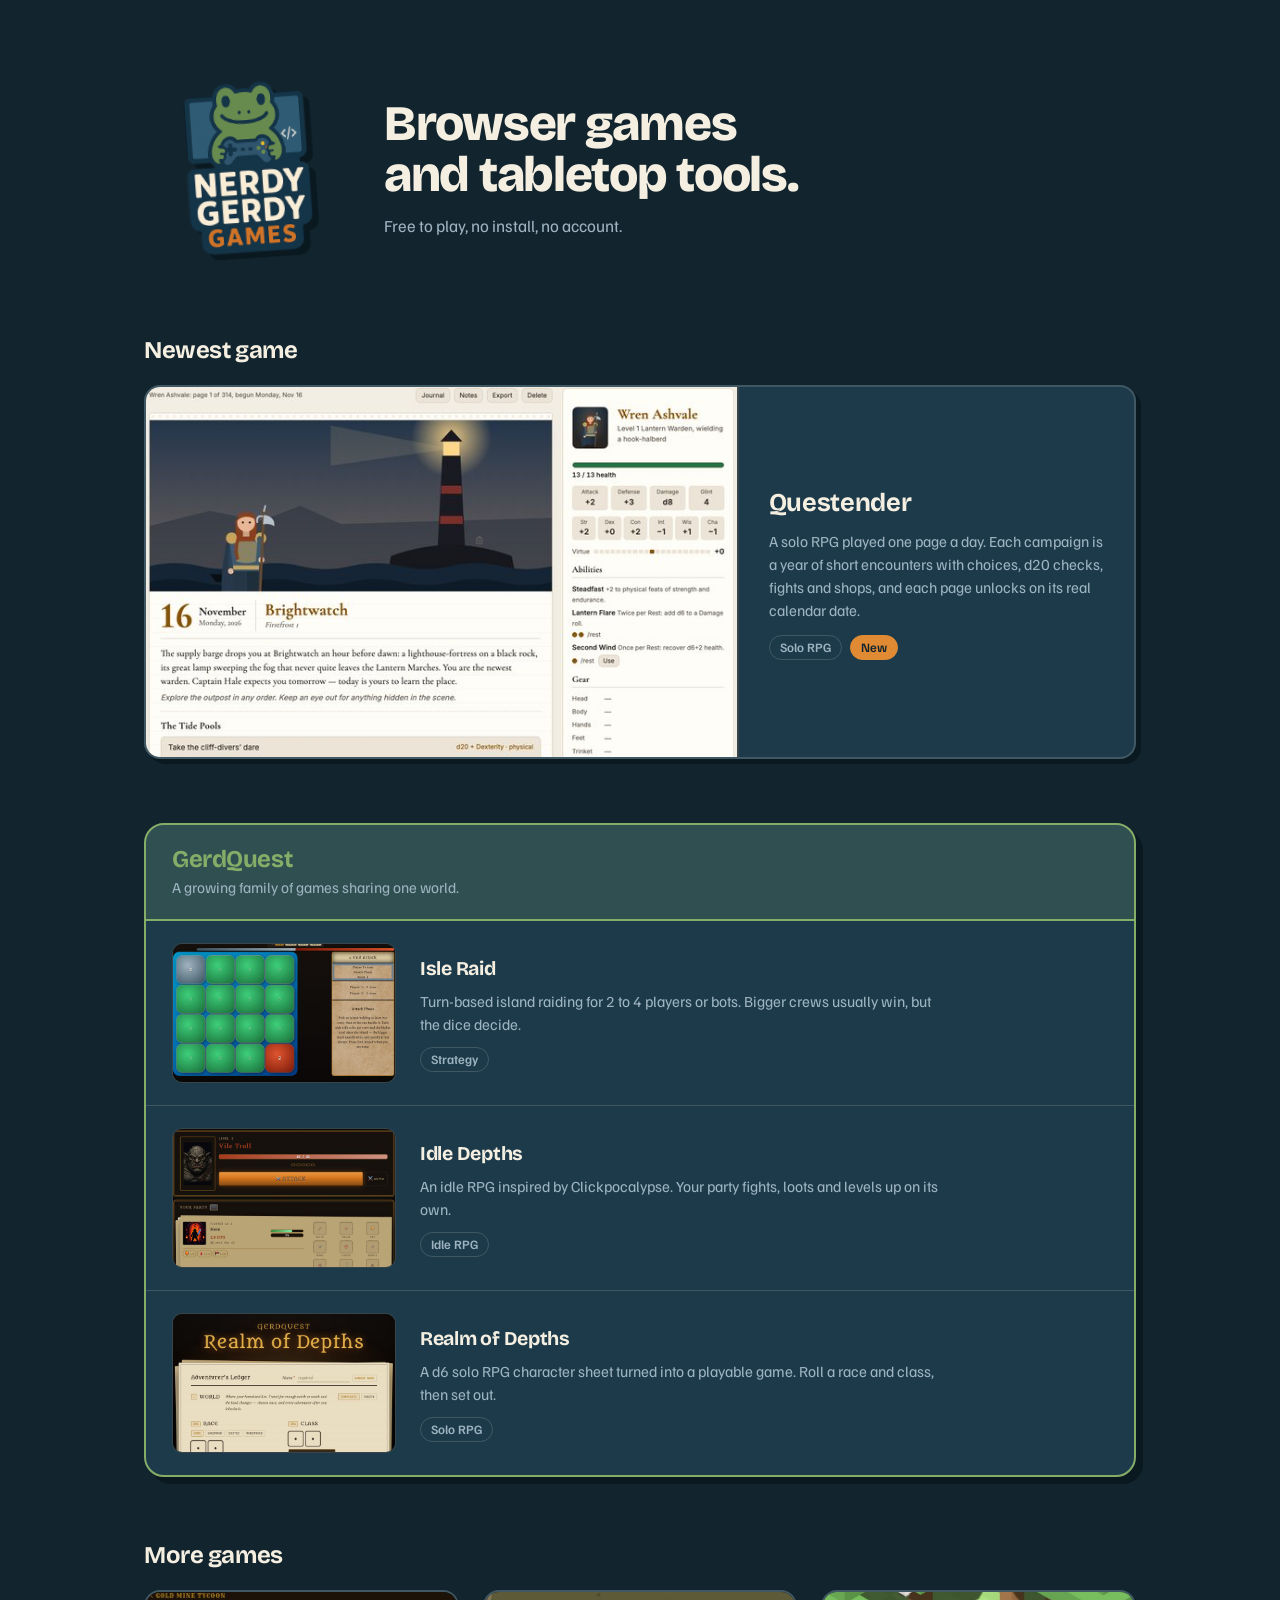
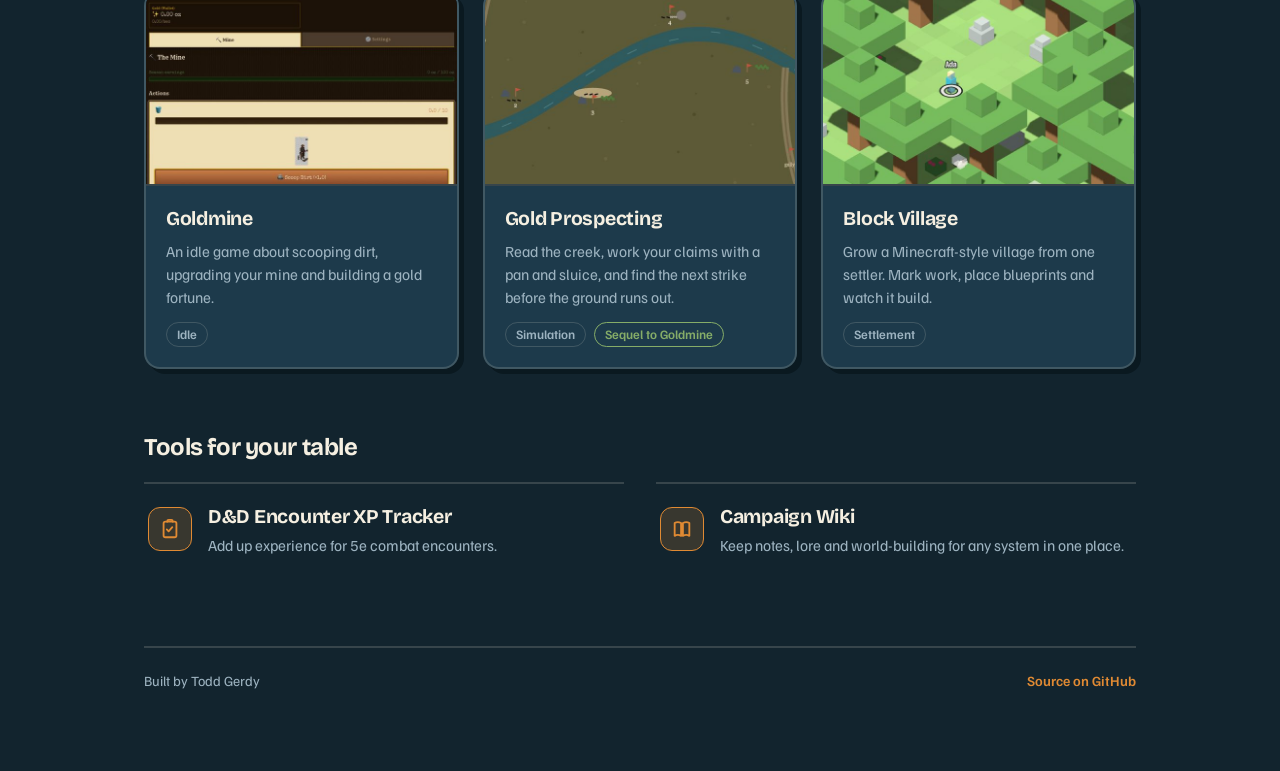
==== commit 22d25dcf: "Feature Questender as the newest game at the top of the page Co-Authored-By: Claude Opus 5.5 <norepl" ====
--- a/index.html
+++ b/index.html
@@ -26,7 +26,7 @@
 
     <link rel="preconnect" href="https://fonts.googleapis.com">
     <link rel="preconnect" href="https://fonts.gstatic.com" crossorigin>
-    <link href="https://fonts.googleapis.com/css2?family=Bricolage+Grotesque:opsz,wght@12..96,700;12..96,800&family=Familjen+Grotesk:wght@400;500;600&family=Chivo+Mono:wght@500;600&display=swap" rel="stylesheet">
+    <link href="https://fonts.googleapis.com/css2?family=Bricolage+Grotesque:opsz,wght@12..96,700;12..96,800&family=Familjen+Grotesk:wght@400;500;600&display=swap" rel="stylesheet">
     <link rel="stylesheet" href="styles.css">
 </head>
 <body>
@@ -36,146 +36,123 @@
     <header class="masthead">
         <img src="NERDYGERDY_LOGO.png" alt="Nerdy Gerdy Games" width="600" height="600">
         <div>
-            <p class="lede">Browser games and tools for tabletop players.</p>
-            <div class="badges">
-                <span class="badge">Free</span>
-                <span class="badge">No install</span>
-                <span class="badge">No account</span>
-            </div>
+            <p class="lede">Browser games and tabletop tools.</p>
+            <p class="terms">Free to play, no install, no account.</p>
         </div>
     </header>
 
-    <section class="series">
+    <section aria-labelledby="featured-title">
+        <h2 class="section-title" id="featured-title">Newest game</h2>
+
+        <a class="game featured" href="https://nerdytoddgerdy.github.io/questender/">
+            <img class="thumb" src="shots/questender.jpg" alt="" width="640" height="400">
+            <div class="entry-body">
+                <h3>Questender</h3>
+                <p class="desc">A solo RPG played one page a day. Each campaign is a year of short encounters with choices, d20 checks, fights and shops, and each page unlocks on its real calendar date.</p>
+                <p class="tags"><span class="tag">Solo RPG</span><span class="tag tag-new">New</span></p>
+            </div>
+        </a>
+    </section>
+
+    <section class="series" aria-labelledby="series-title">
         <div class="series-head">
-            <p class="eyebrow">The GerdQuest Series</p>
+            <h2 id="series-title">GerdQuest</h2>
             <p>A growing family of games sharing one world.</p>
         </div>
 
         <a class="panel" href="https://nerdytoddgerdy.github.io/island-pillagers/">
-            <span class="mark mark-game" aria-hidden="true">
-                <svg viewBox="0 0 24 24" fill="none" stroke="currentColor" stroke-width="2" stroke-linecap="round" stroke-linejoin="round">
-                    <path d="M6 3v13"/>
-                    <path d="M6 4l9 3-9 3"/>
-                    <path d="M3 20c2-1 4-1 6 0s4 1 6 0 4-1 6 0"/>
-                </svg>
-            </span>
-            <div class="row-body">
+            <img class="thumb" src="shots/isle-raid.jpg" alt="" width="640" height="400">
+            <div class="entry-body">
                 <h3>Isle Raid</h3>
-                <p class="desc">A turn-based strategy game where players compete to raid and pillage islands across multiple rounds of tactical gameplay.</p>
-                <p class="tags"><span class="tag tag-type tag-game">Game</span><span class="tag tag-topic">Strategy</span></p>
+                <p class="desc">Turn-based island raiding for 2 to 4 players or bots. Bigger crews usually win, but the dice decide.</p>
+                <p class="tags"><span class="tag">Strategy</span></p>
             </div>
         </a>
 
         <a class="panel" href="https://nerdytoddgerdy.github.io/toddpocalypse/">
-            <span class="mark mark-game" aria-hidden="true">
-                <svg viewBox="0 0 24 24" fill="none" stroke="currentColor" stroke-width="2" stroke-linecap="round" stroke-linejoin="round">
-                    <path d="M12 3l7 3v6c0 4.5-3 7.5-7 9-4-1.5-7-4.5-7-9V6l7-3z"/>
-                    <path d="M12 10.2l1.8 1.8-1.8 1.8-1.8-1.8 1.8-1.8z"/>
-                </svg>
-            </span>
-            <div class="row-body">
+            <img class="thumb" src="shots/idle-depths.jpg" alt="" width="640" height="400" loading="lazy">
+            <div class="entry-body">
                 <h3>Idle Depths</h3>
-                <p class="desc">An idle clicker RPG inspired by Clickpocalypse, where a party of heroes automatically battles monsters, collects loot, and levels up.</p>
-                <p class="tags"><span class="tag tag-type tag-game">Game</span><span class="tag tag-topic">Idle RPG</span></p>
+                <p class="desc">An idle RPG inspired by Clickpocalypse. Your party fights, loots and levels up on its own.</p>
+                <p class="tags"><span class="tag">Idle RPG</span></p>
             </div>
         </a>
 
         <a class="panel" href="https://nerdytoddgerdy.github.io/notequest_browser/">
-            <span class="mark mark-game" aria-hidden="true">
-                <svg viewBox="0 0 24 24" fill="none" stroke="currentColor" stroke-width="2" stroke-linecap="round" stroke-linejoin="round">
-                    <rect x="4" y="4" width="16" height="16" rx="3"/>
-                    <circle cx="9" cy="9" r="1" fill="currentColor" stroke="none"/>
-                    <circle cx="15" cy="9" r="1" fill="currentColor" stroke="none"/>
-                    <circle cx="9" cy="15" r="1" fill="currentColor" stroke="none"/>
-                    <circle cx="15" cy="15" r="1" fill="currentColor" stroke="none"/>
-                    <circle cx="12" cy="12" r="1" fill="currentColor" stroke="none"/>
-                </svg>
-            </span>
-            <div class="row-body">
+            <img class="thumb" src="shots/realm-of-depths.jpg" alt="" width="640" height="400" loading="lazy">
+            <div class="entry-body">
                 <h3>Realm of Depths</h3>
-                <p class="desc">A d6 dice-based solo RPG character sheet turned into a playable game.</p>
-                <p class="tags"><span class="tag tag-type tag-game">Game</span><span class="tag tag-topic">Solo RPG</span></p>
+                <p class="desc">A d6 solo RPG character sheet turned into a playable game. Roll a race and class, then set out.</p>
+                <p class="tags"><span class="tag">Solo RPG</span></p>
             </div>
         </a>
     </section>
 
-    <div class="block-label"><p class="eyebrow">Tools &amp; other games</p></div>
+    <section aria-labelledby="games-title">
+        <h2 class="section-title" id="games-title">More games</h2>
 
-    <div class="cards">
-        <a class="card" href="https://nerdytoddgerdy.github.io/encounter-xp-tracker/">
-            <span class="mark mark-tool" aria-hidden="true">
-                <svg viewBox="0 0 24 24" fill="none" stroke="currentColor" stroke-width="2" stroke-linecap="round" stroke-linejoin="round">
-                    <rect x="5" y="4" width="14" height="17" rx="2"/>
-                    <path d="M9 4V3.5A1.5 1.5 0 0110.5 2h3A1.5 1.5 0 0115 3.5V4"/>
-                    <path d="M8.5 12.5l2 2 4-4.5"/>
-                </svg>
-            </span>
-            <div class="row-body">
-                <h3>D&amp;D Encounter XP Tracker</h3>
-                <p class="desc">Track and calculate experience points for combat encounters in Dungeons &amp; Dragons.</p>
-                <p class="tags"><span class="tag tag-type tag-tool">Tool</span><span class="tag tag-topic">D&amp;D 5e</span></p>
-            </div>
-        </a>
+        <div class="games">
+            <a class="game" href="https://nerdytoddgerdy.github.io/goldmine-project/">
+                <img class="thumb" src="shots/goldmine.jpg" alt="" width="640" height="400" loading="lazy">
+                <div class="entry-body">
+                    <h3>Goldmine</h3>
+                    <p class="desc">An idle game about scooping dirt, upgrading your mine and building a gold fortune.</p>
+                    <p class="tags"><span class="tag">Idle</span></p>
+                </div>
+            </a>
 
-        <a class="card" href="https://nerdytoddgerdy.github.io/campaign-wiki/">
-            <span class="mark mark-tool" aria-hidden="true">
-                <svg viewBox="0 0 24 24" fill="none" stroke="currentColor" stroke-width="2" stroke-linecap="round" stroke-linejoin="round">
-                    <path d="M4 5.5c2-1.3 4.7-1.3 7 0v14c-2.3-1.3-5-1.3-7 0v-14z"/>
-                    <path d="M20 5.5c-2-1.3-4.7-1.3-7 0v14c2.3-1.3 5-1.3 7 0v-14z"/>
-                </svg>
-            </span>
-            <div class="row-body">
-                <h3>Campaign Wiki</h3>
-                <p class="desc">A wiki for organizing and tracking your tabletop RPG campaign notes, lore, and world-building.</p>
-                <p class="tags"><span class="tag tag-type tag-tool">Tool</span><span class="tag tag-topic">Any system</span></p>
-            </div>
-        </a>
+            <a class="game" href="https://nerdytoddgerdy.github.io/goldmining2/">
+                <img class="thumb" src="shots/gold-prospecting.jpg" alt="" width="640" height="400" loading="lazy">
+                <div class="entry-body">
+                    <h3>Gold Prospecting</h3>
+                    <p class="desc">Read the creek, work your claims with a pan and sluice, and find the next strike before the ground runs out.</p>
+                    <p class="tags"><span class="tag">Simulation</span><span class="tag tag-note">Sequel to Goldmine</span></p>
+                </div>
+            </a>
 
-        <a class="card" href="https://nerdytoddgerdy.github.io/goldmine-project/">
-            <span class="mark mark-game" aria-hidden="true">
-                <svg viewBox="0 0 24 24" fill="none" stroke="currentColor" stroke-width="2" stroke-linecap="round" stroke-linejoin="round">
-                    <path d="M12 3l6 4-2 8H8l-2-8 6-4z"/>
-                    <path d="M8 7h8M10 7l2 8M14 7l-2 8"/>
-                </svg>
-            </span>
-            <div class="row-body">
-                <h3>Goldmine</h3>
-                <p class="desc">An incremental idle game where you mine for gold, upgrade your operation, and build your fortune.</p>
-                <p class="tags"><span class="tag tag-type tag-game">Game</span><span class="tag tag-topic">Idle</span></p>
-            </div>
-        </a>
+            <a class="game" href="https://nerdytoddgerdy.github.io/mc_village/">
+                <img class="thumb" src="shots/block-village.jpg" alt="" width="640" height="400" loading="lazy">
+                <div class="entry-body">
+                    <h3>Block Village</h3>
+                    <p class="desc">Grow a Minecraft-style village from one settler. Mark work, place blueprints and watch it build.</p>
+                    <p class="tags"><span class="tag">Settlement</span></p>
+                </div>
+            </a>
+        </div>
+    </section>
 
-        <a class="card" href="https://nerdytoddgerdy.github.io/goldmining2/">
-            <span class="mark mark-game" aria-hidden="true">
-                <svg viewBox="0 0 24 24" fill="none" stroke="currentColor" stroke-width="2" stroke-linecap="round" stroke-linejoin="round">
-                    <path d="M3.5 12c0 3.5 3.8 6.5 8.5 6.5s8.5-3 8.5-6.5"/>
-                    <ellipse cx="12" cy="12" rx="8.5" ry="3.2"/>
-                    <circle cx="9.5" cy="11.5" r="0.6" fill="currentColor" stroke="none"/>
-                    <circle cx="13" cy="13" r="0.6" fill="currentColor" stroke="none"/>
-                    <circle cx="15" cy="11" r="0.6" fill="currentColor" stroke="none"/>
-                </svg>
-            </span>
-            <div class="row-body">
-                <h3>Gold Prospecting</h3>
-                <p class="desc">A hands-on prospecting game where you read the terrain, work finite claims with a pan, sluice, and heavier machines, and find the next strike before the ground runs out.</p>
-                <p class="tags"><span class="tag tag-type tag-game">Game</span><span class="tag tag-topic">Simulation</span></p>
-            </div>
-        </a>
+    <section aria-labelledby="tools-title">
+        <h2 class="section-title" id="tools-title">Tools for your table</h2>
 
-        <a class="card" href="https://nerdytoddgerdy.github.io/mc_village/">
-            <span class="mark mark-game" aria-hidden="true">
-                <svg viewBox="0 0 24 24" fill="none" stroke="currentColor" stroke-width="2" stroke-linecap="round" stroke-linejoin="round">
-                    <path d="M12 3l8 4.5v9L12 21l-8-4.5v-9L12 3z"/>
-                    <path d="M4 7.5l8 4.5 8-4.5M12 12v9"/>
-                </svg>
-            </span>
-            <div class="row-body">
-                <h3>Block Village</h3>
-                <p class="desc">An isometric settlement game inspired by Minecraft, where you mark work and place blueprints while your residents gather, craft, build, and grow a village from a single founder.</p>
-                <p class="tags"><span class="tag tag-type tag-game">Game</span><span class="tag tag-topic">Settlement</span></p>
-            </div>
-        </a>
-    </div>
+        <div class="tools">
+            <a class="tool" href="https://nerdytoddgerdy.github.io/encounter-xp-tracker/">
+                <span class="mark" aria-hidden="true">
+                    <svg viewBox="0 0 24 24" fill="none" stroke="currentColor" stroke-width="2" stroke-linecap="round" stroke-linejoin="round">
+                        <rect x="5" y="4" width="14" height="17" rx="2"/>
+                        <path d="M9 4V3.5A1.5 1.5 0 0110.5 2h3A1.5 1.5 0 0115 3.5V4"/>
+                        <path d="M8.5 12.5l2 2 4-4.5"/>
+                    </svg>
+                </span>
+                <div class="entry-body">
+                    <h3>D&amp;D Encounter XP Tracker</h3>
+                    <p class="desc">Add up experience for 5e combat encounters.</p>
+                </div>
+            </a>
+
+            <a class="tool" href="https://nerdytoddgerdy.github.io/campaign-wiki/">
+                <span class="mark" aria-hidden="true">
+                    <svg viewBox="0 0 24 24" fill="none" stroke="currentColor" stroke-width="2" stroke-linecap="round" stroke-linejoin="round">
+                        <path d="M4 5.5c2-1.3 4.7-1.3 7 0v14c-2.3-1.3-5-1.3-7 0v-14z"/>
+                        <path d="M20 5.5c-2-1.3-4.7-1.3-7 0v14c2.3-1.3 5-1.3 7 0v-14z"/>
+                    </svg>
+                </span>
+                <div class="entry-body">
+                    <h3>Campaign Wiki</h3>
+                    <p class="desc">Keep notes, lore and world-building for any system in one place.</p>
+                </div>
+            </a>
+        </div>
+    </section>
 
     <footer>
         <span>Built by Todd Gerdy</span>
--- a/styles.css
+++ b/styles.css
@@ -155,6 +155,14 @@
 
 .game .tags { margin-top: auto; padding-top: 14px; }
 
+/* ---------- featured: the newest game, one wide card above the series ---------- */
+
+.featured { display: grid; grid-template-columns: 3fr 2fr; }
+.featured .thumb { height: 100%; border-bottom: none; border-right: 2px solid var(--rule); }
+.featured .entry-body { justify-content: center; padding: 26px 30px; }
+.featured h3 { font-size: 1.6rem; }
+.featured .tags { margin-top: 0; }
+
 /* ---------- tools: compact rows, no screenshot ---------- */
 
 .tools { display: grid; gap: 0 32px; grid-template-columns: repeat(2, 1fr); }
@@ -232,7 +240,8 @@
 /* Three cards across stop fitting; switch to the same thumb-left rows as the series. */
 @media (max-width: 860px) {
     .games { grid-template-columns: 1fr; gap: 18px; }
-    .game { display: grid; grid-template-columns: 224px 1fr; }
+    .game, .featured { display: grid; grid-template-columns: 224px 1fr; }
+    .featured .entry-body { padding: 18px 20px 20px; }
     .game .thumb { height: 100%; border-bottom: none; border-right: 2px solid var(--rule); }
     .tools { grid-template-columns: 1fr; }
 }
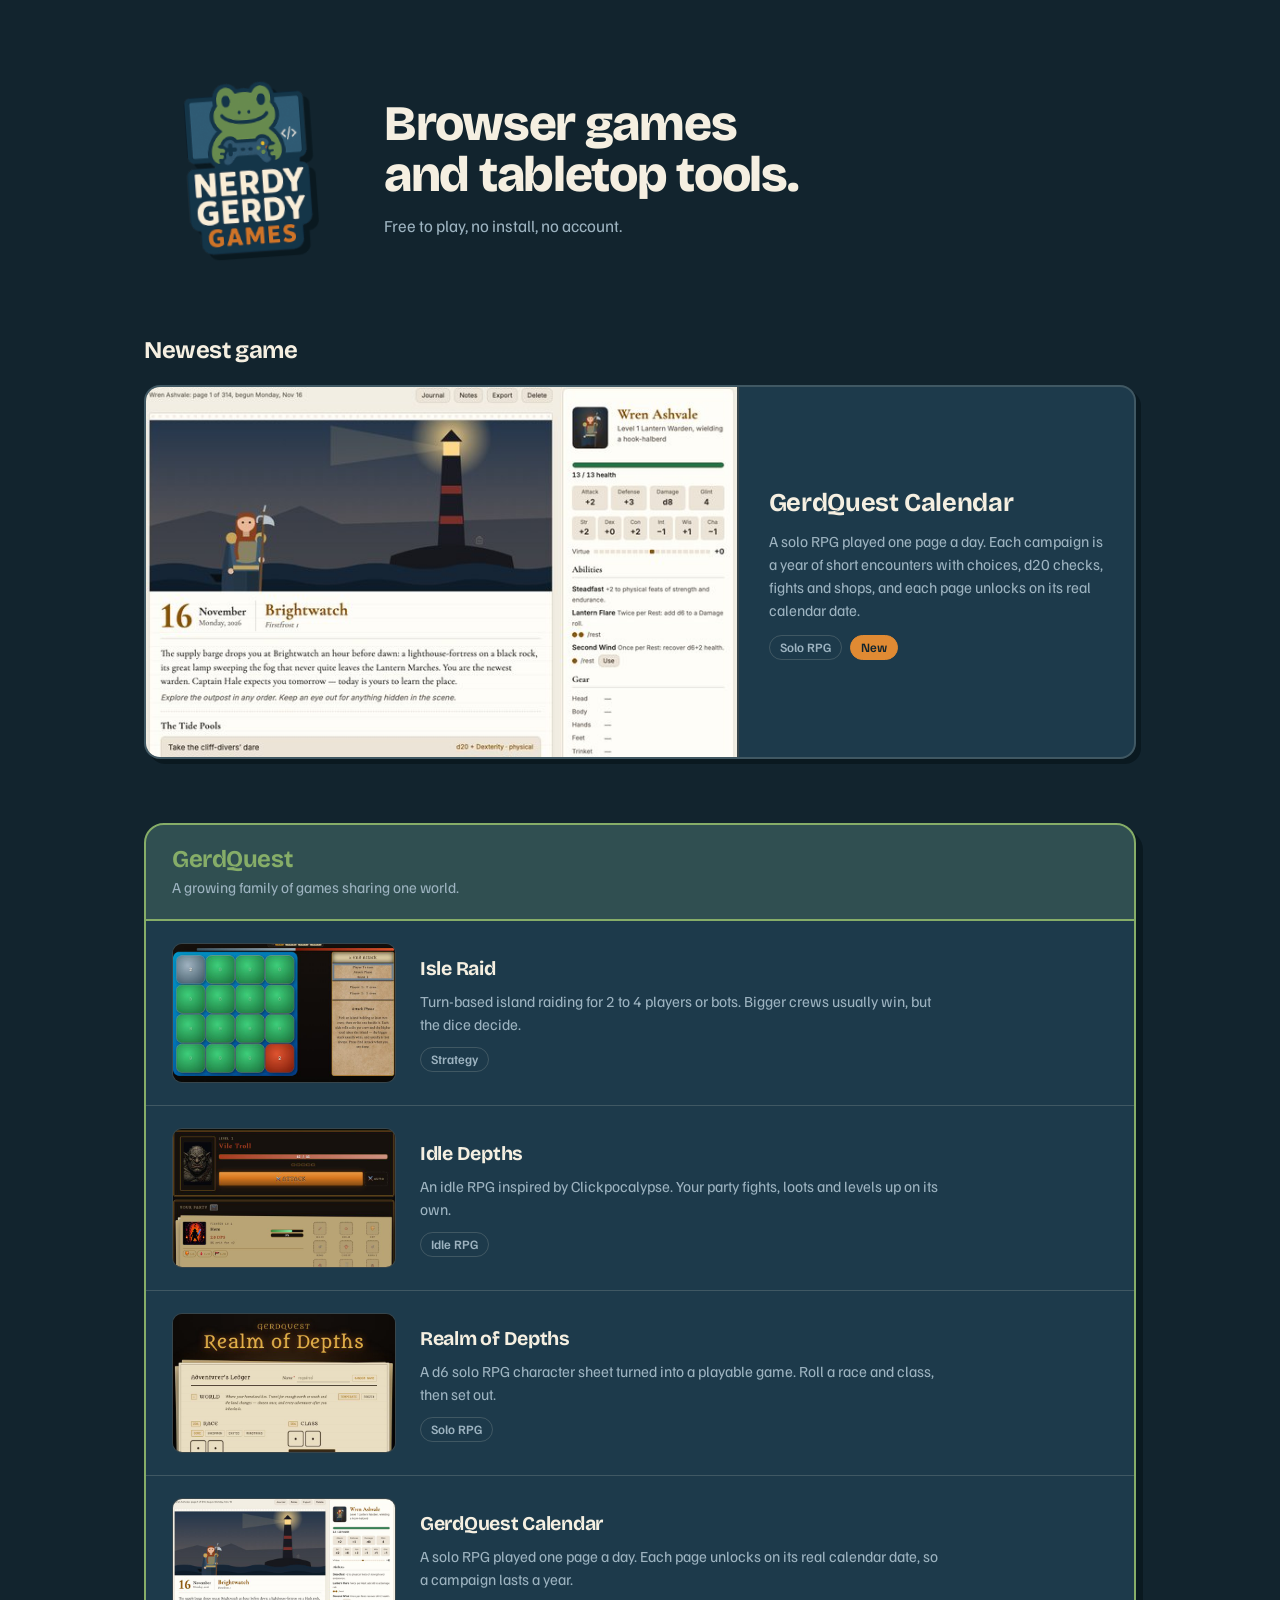
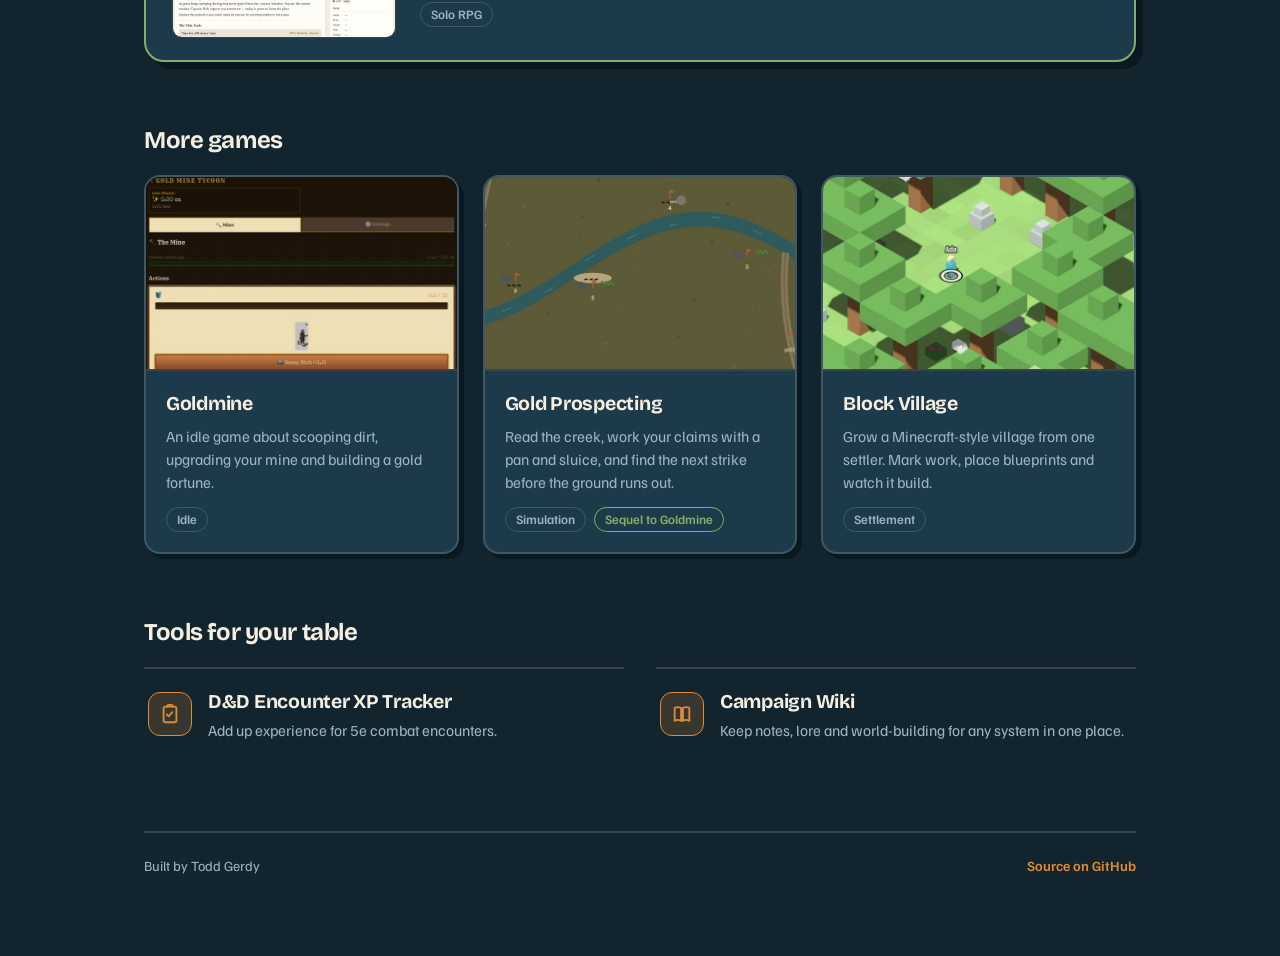
==== commit f291410e: "Rename Questender to GerdQuest Calendar and list it in the GerdQuest series Co-Authored-By: Claude O" ====
--- a/index.html
+++ b/index.html
@@ -44,10 +44,10 @@
     <section aria-labelledby="featured-title">
         <h2 class="section-title" id="featured-title">Newest game</h2>
 
-        <a class="game featured" href="https://nerdytoddgerdy.github.io/questender/">
-            <img class="thumb" src="shots/questender.jpg" alt="" width="640" height="400">
+        <a class="game featured" href="https://nerdytoddgerdy.github.io/gerdquest-calendar/">
+            <img class="thumb" src="shots/gerdquest-calendar.jpg" alt="" width="640" height="400">
             <div class="entry-body">
-                <h3>Questender</h3>
+                <h3>GerdQuest Calendar</h3>
                 <p class="desc">A solo RPG played one page a day. Each campaign is a year of short encounters with choices, d20 checks, fights and shops, and each page unlocks on its real calendar date.</p>
                 <p class="tags"><span class="tag">Solo RPG</span><span class="tag tag-new">New</span></p>
             </div>
@@ -83,6 +83,15 @@
             <div class="entry-body">
                 <h3>Realm of Depths</h3>
                 <p class="desc">A d6 solo RPG character sheet turned into a playable game. Roll a race and class, then set out.</p>
+                <p class="tags"><span class="tag">Solo RPG</span></p>
+            </div>
+        </a>
+
+        <a class="panel" href="https://nerdytoddgerdy.github.io/gerdquest-calendar/">
+            <img class="thumb" src="shots/gerdquest-calendar.jpg" alt="" width="640" height="400" loading="lazy">
+            <div class="entry-body">
+                <h3>GerdQuest Calendar</h3>
+                <p class="desc">A solo RPG played one page a day. Each page unlocks on its real calendar date, so a campaign lasts a year.</p>
                 <p class="tags"><span class="tag">Solo RPG</span></p>
             </div>
         </a>
